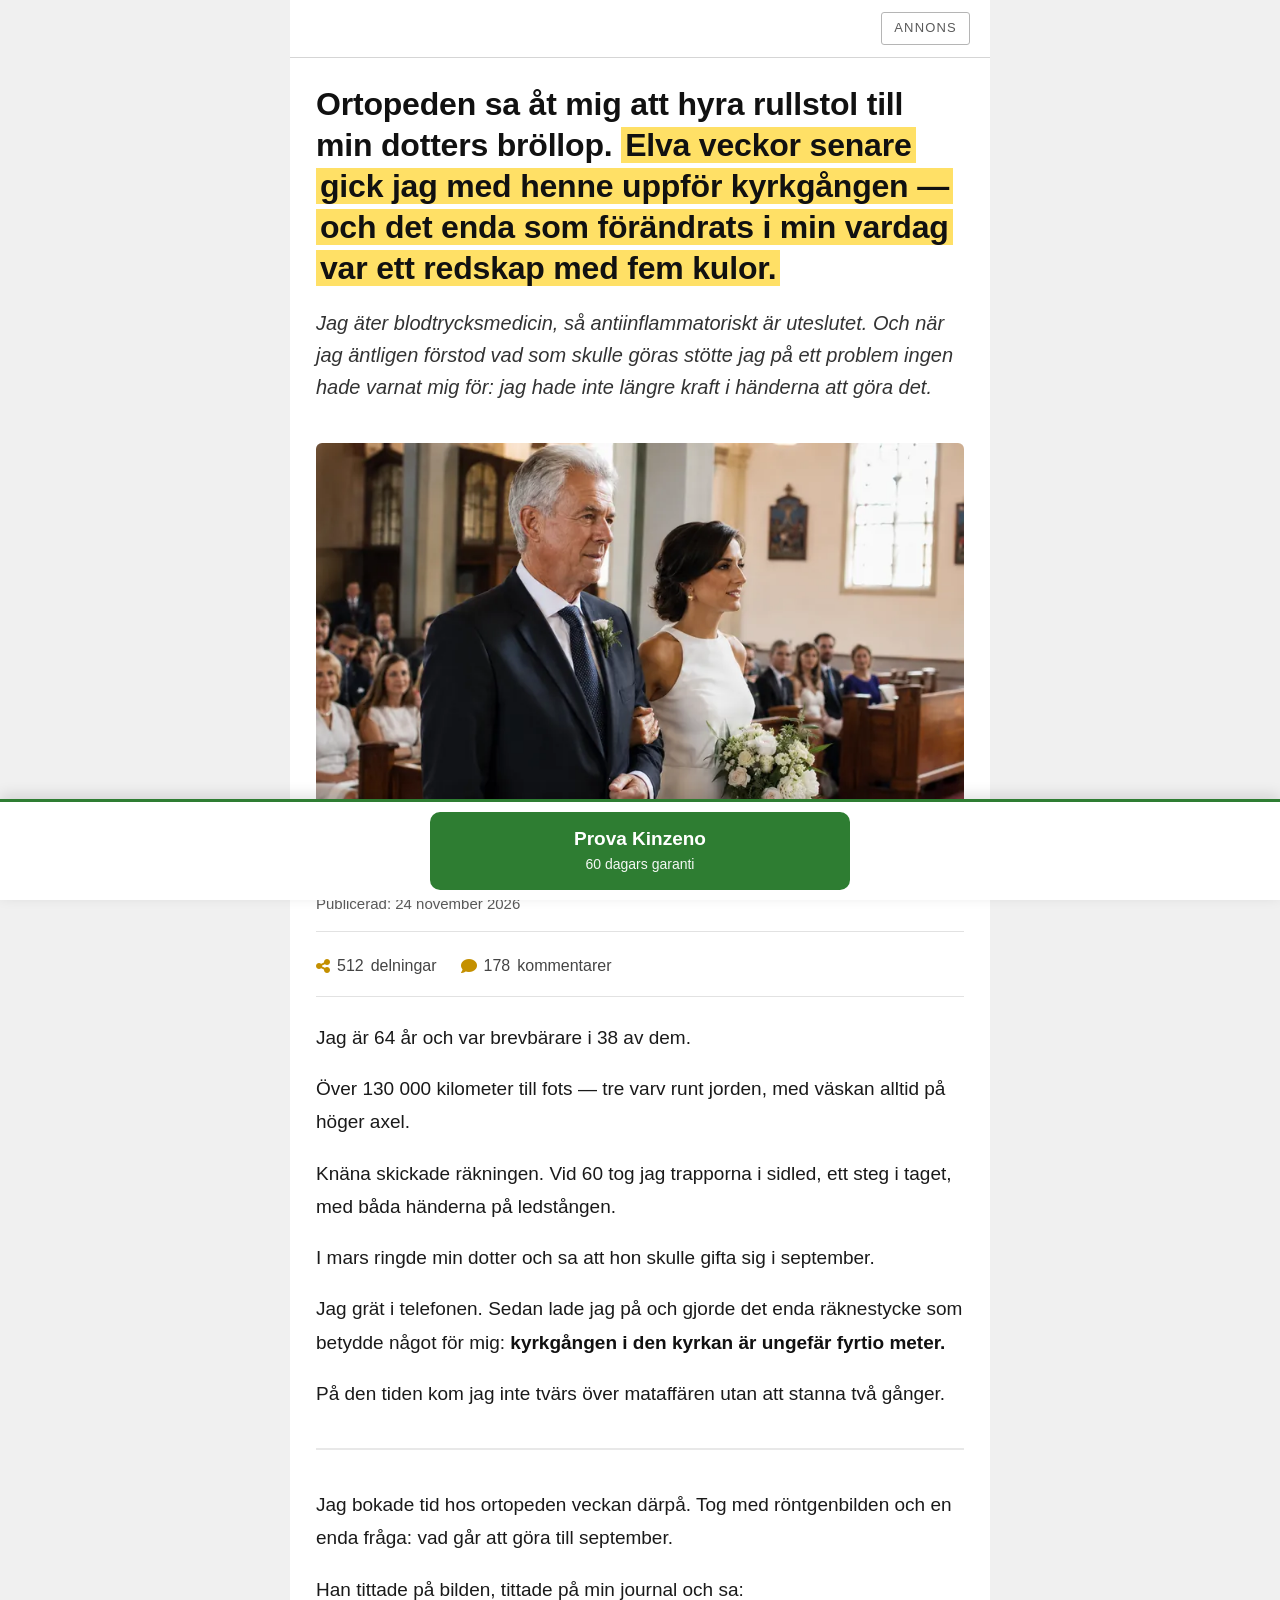
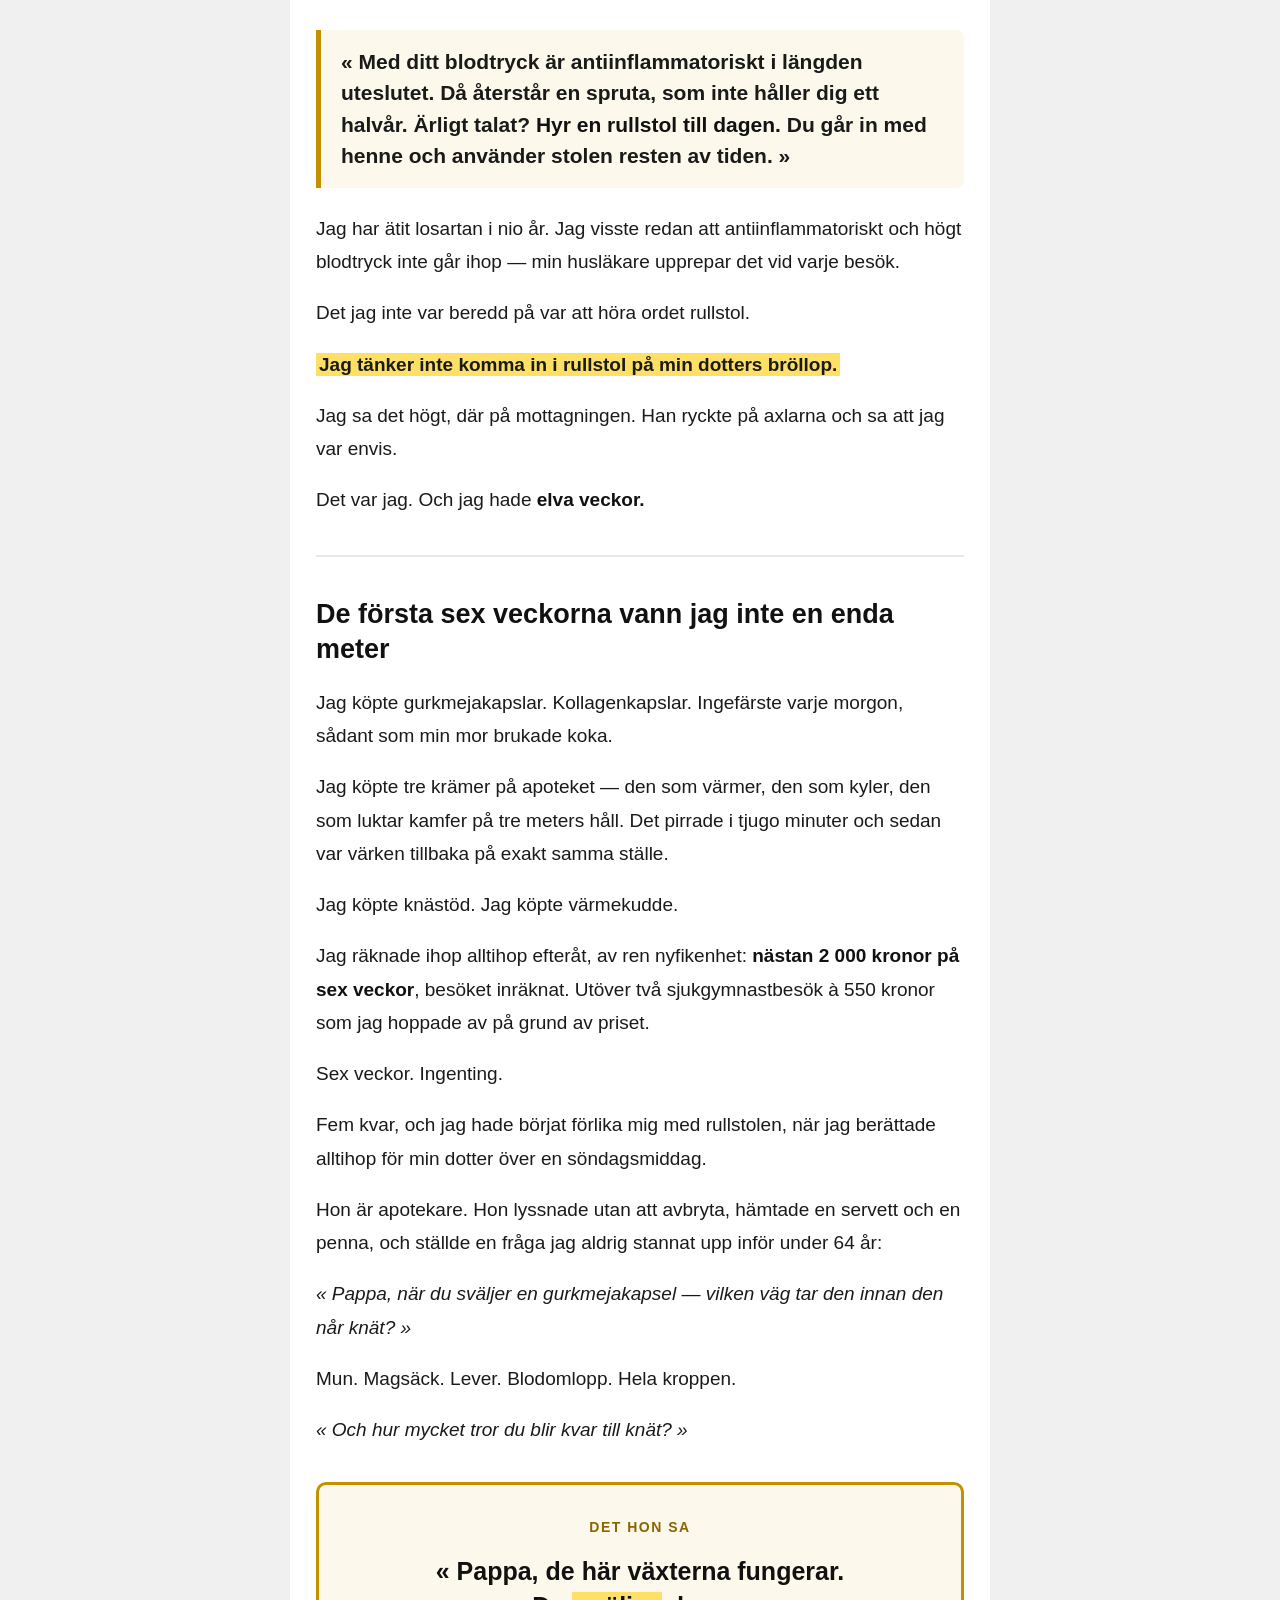
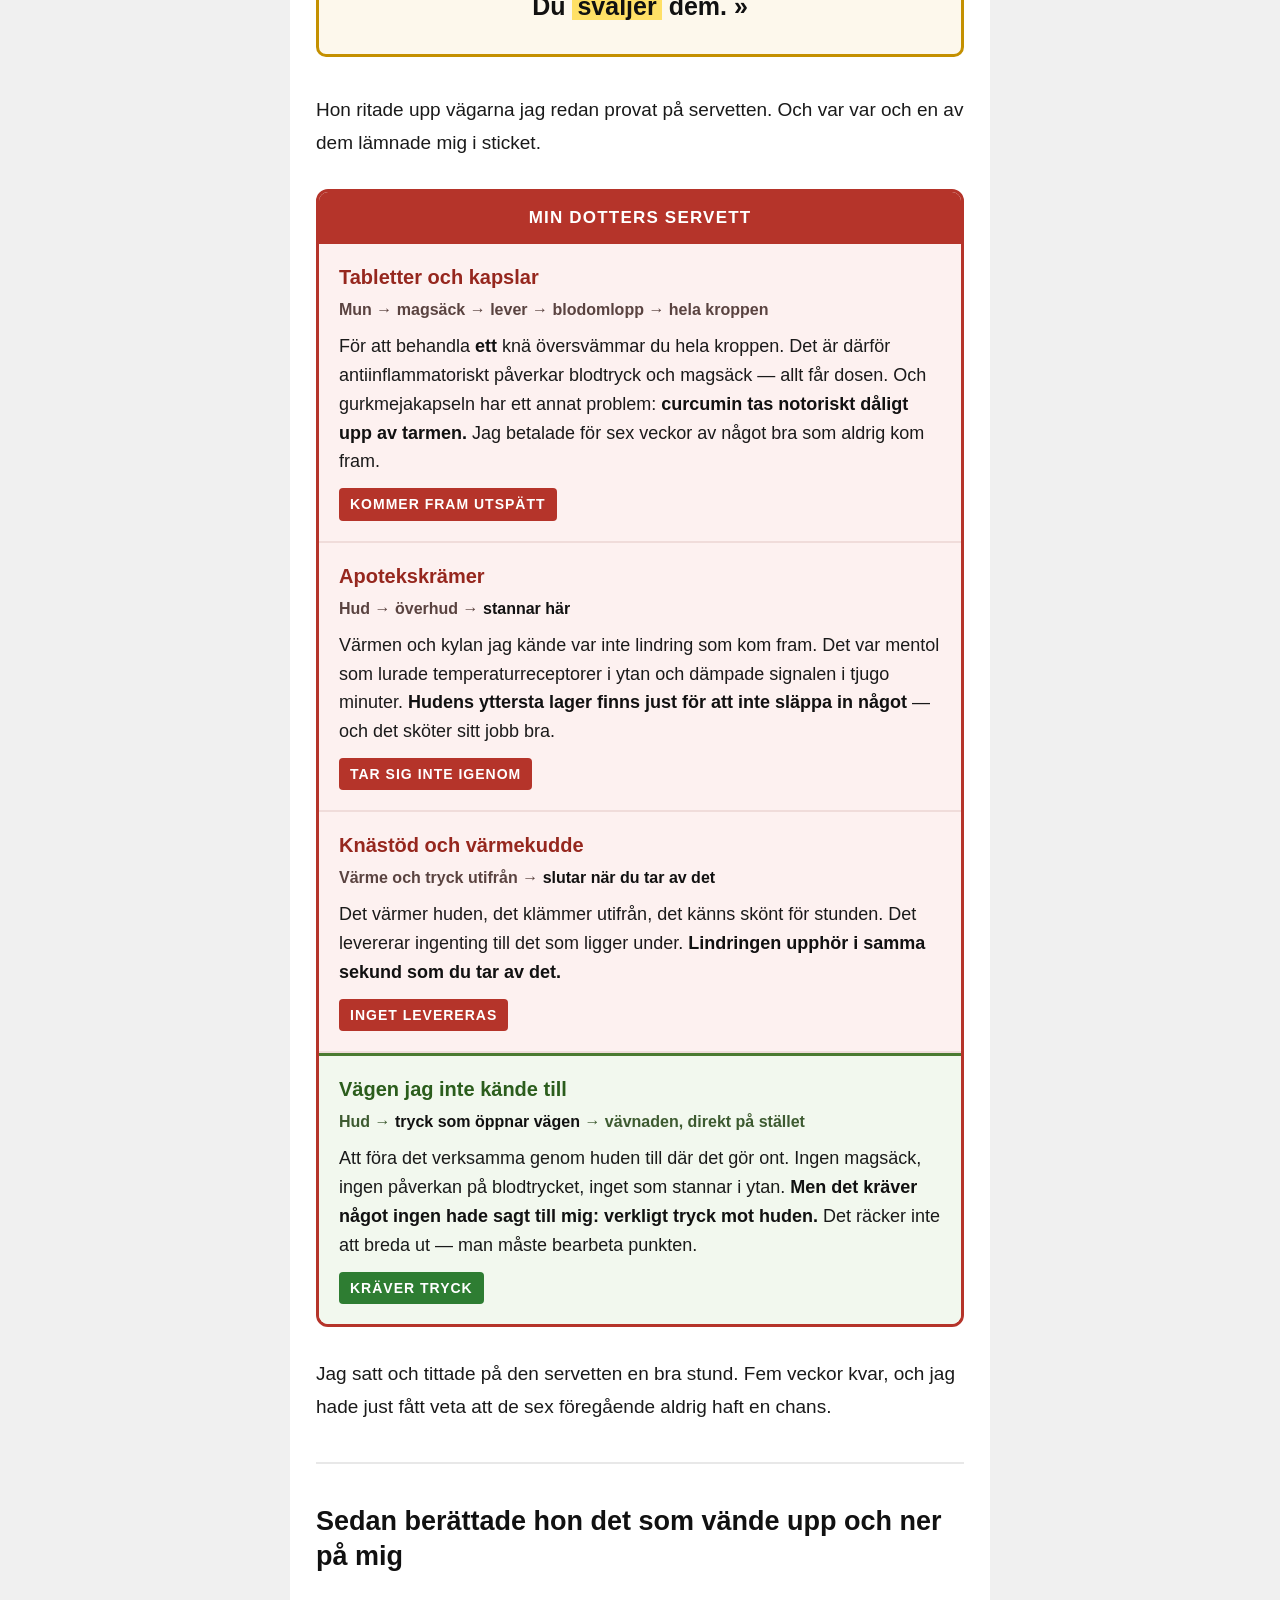
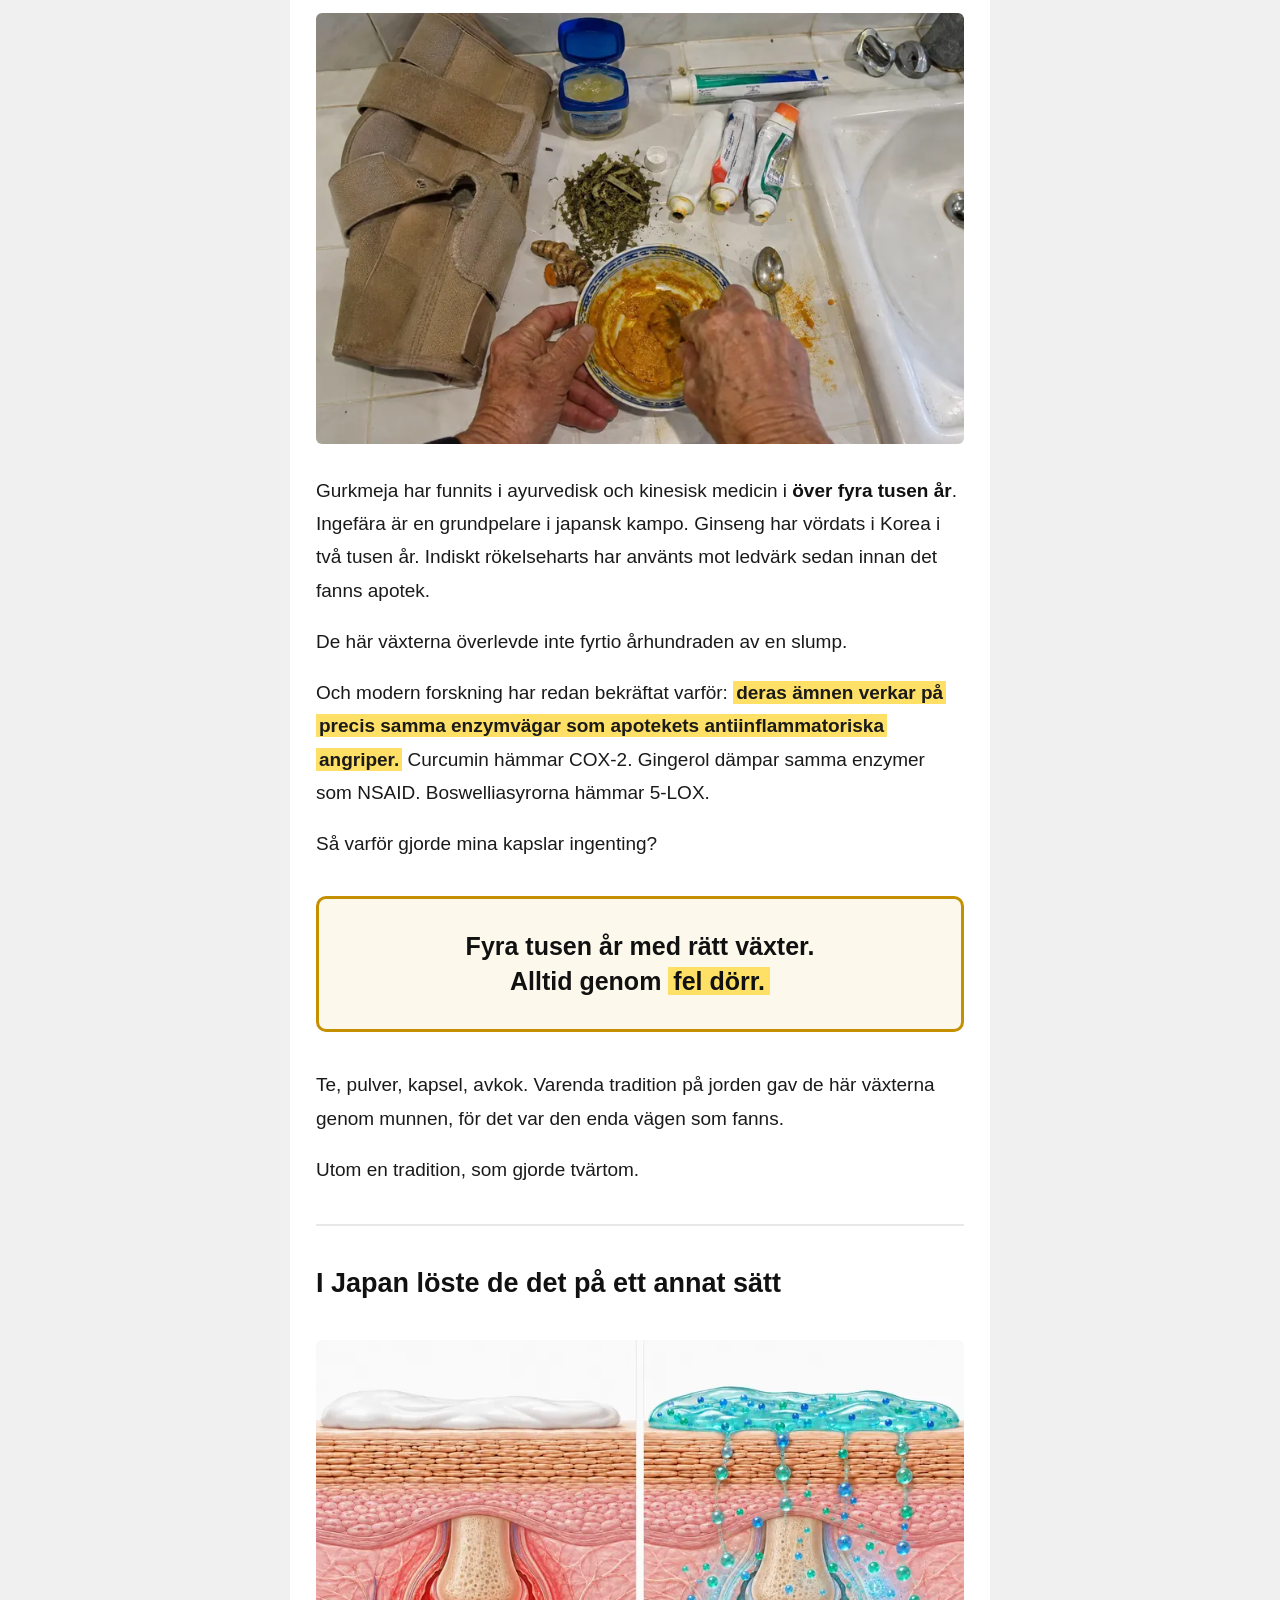
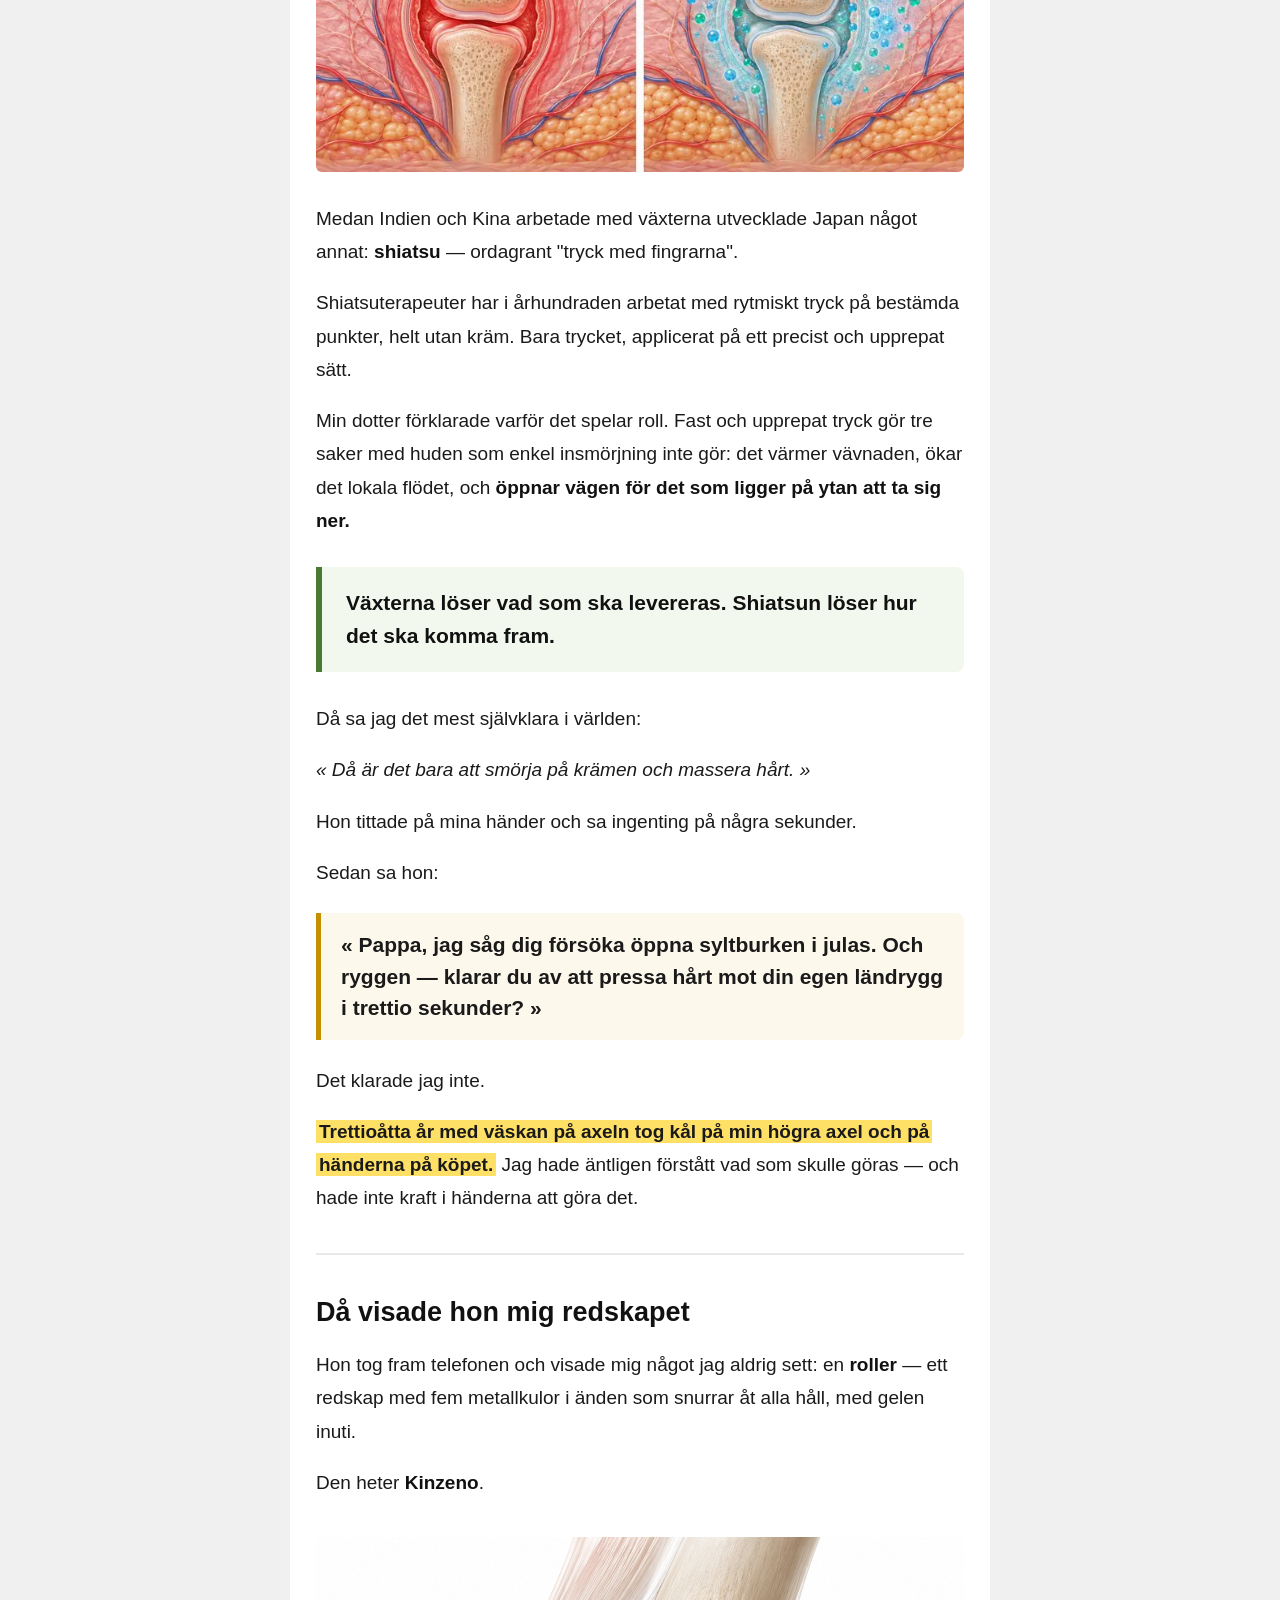
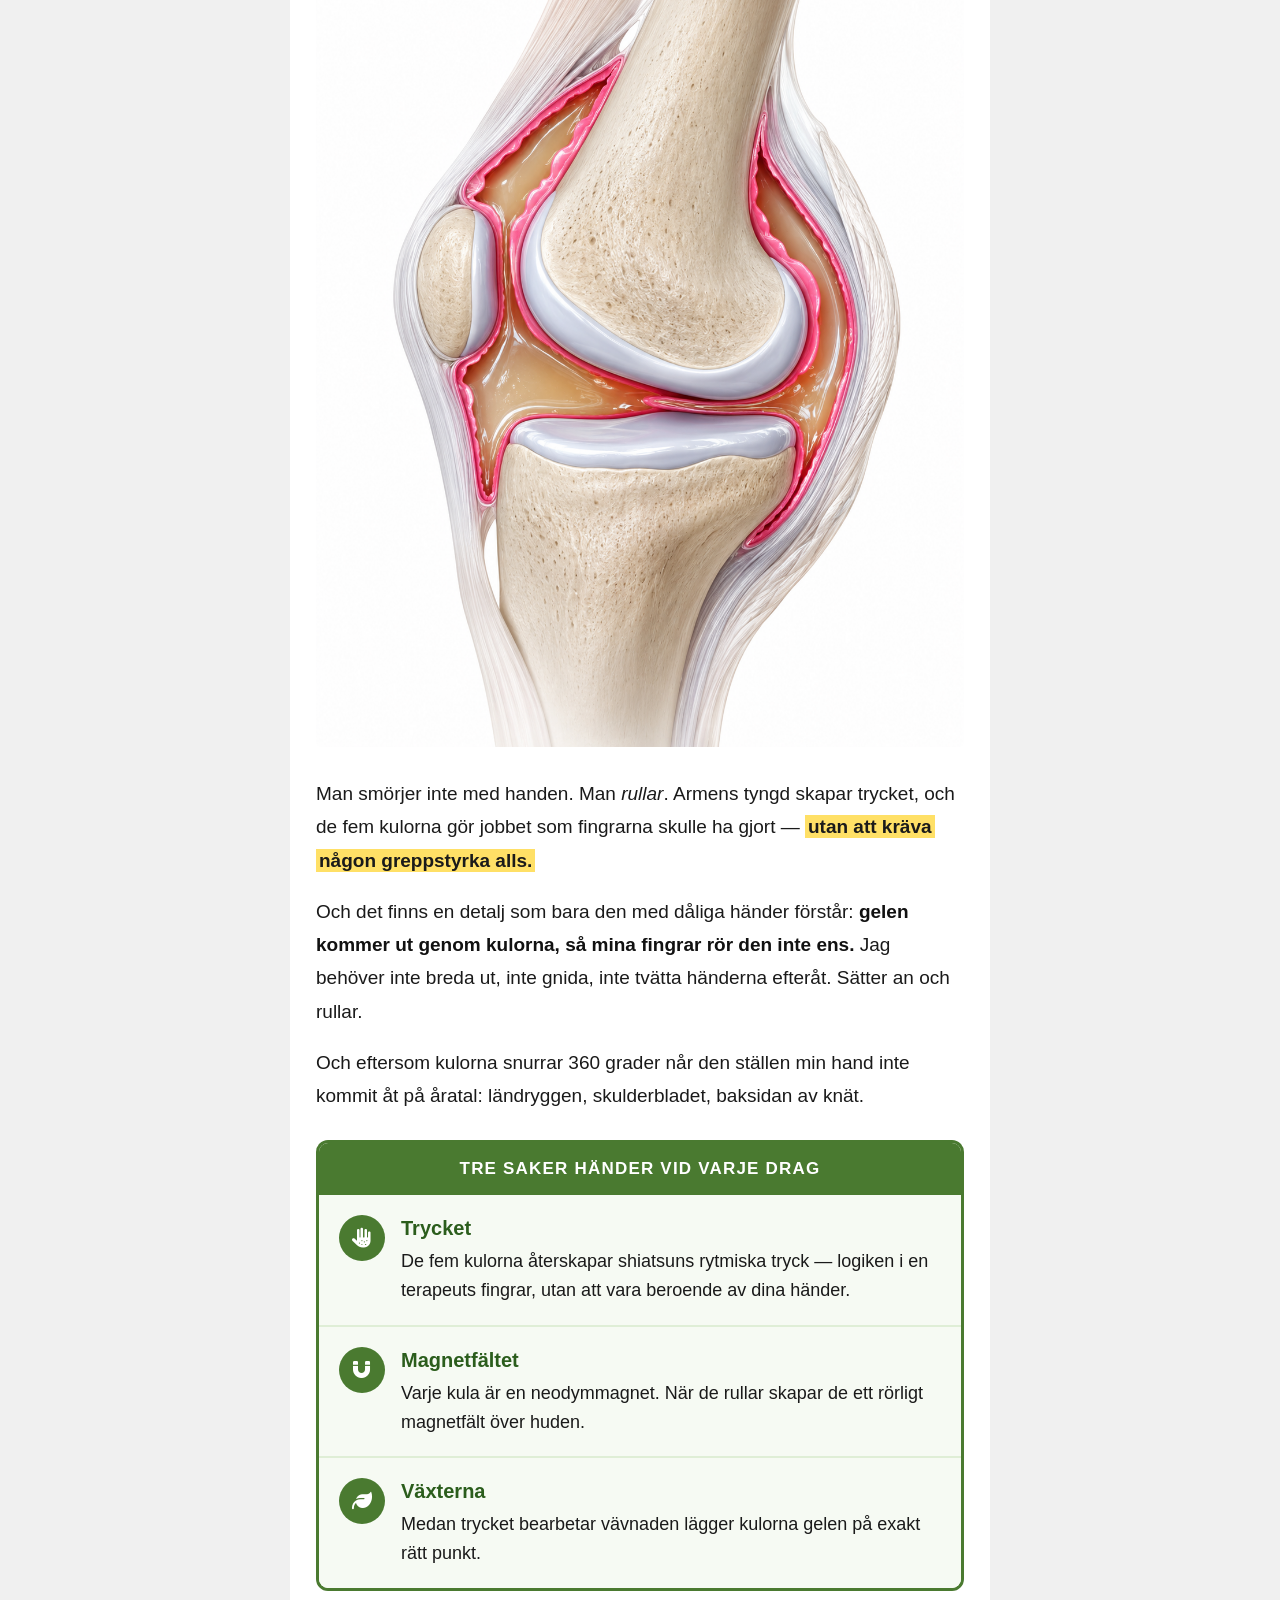
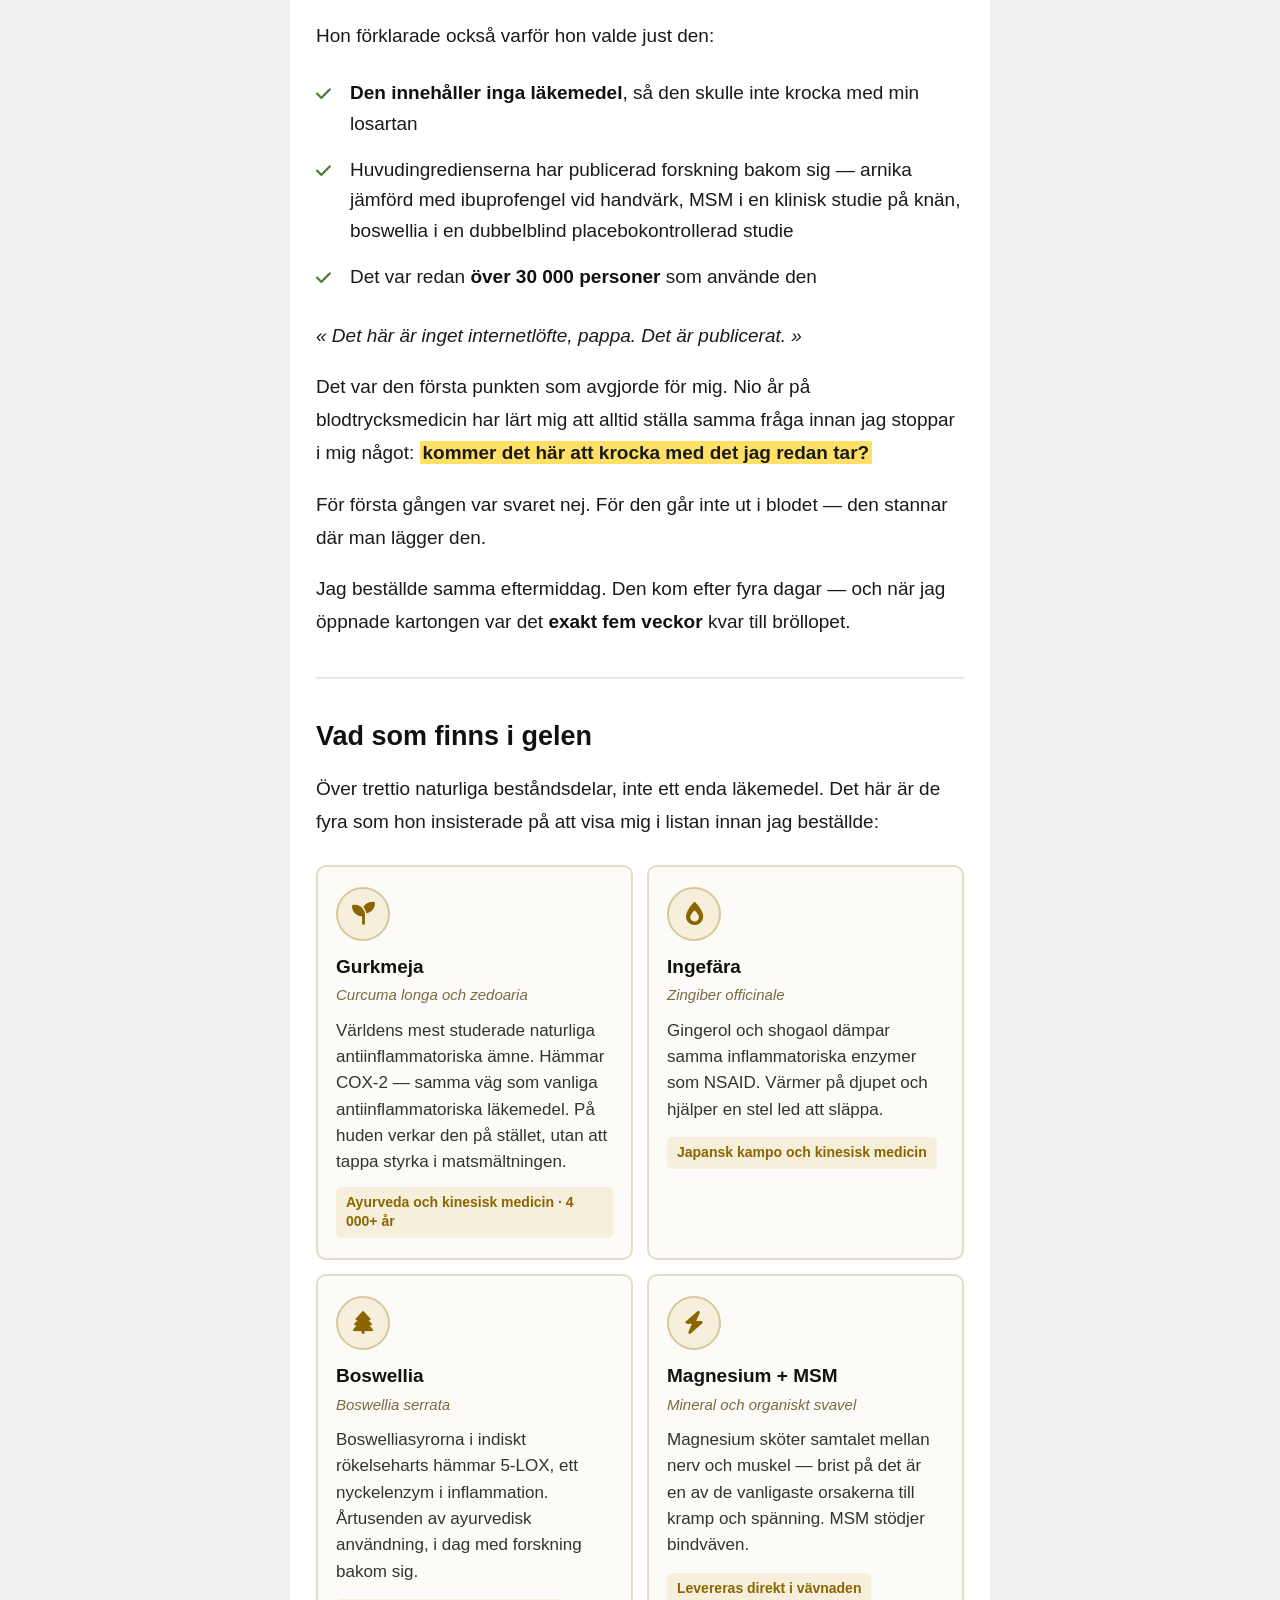
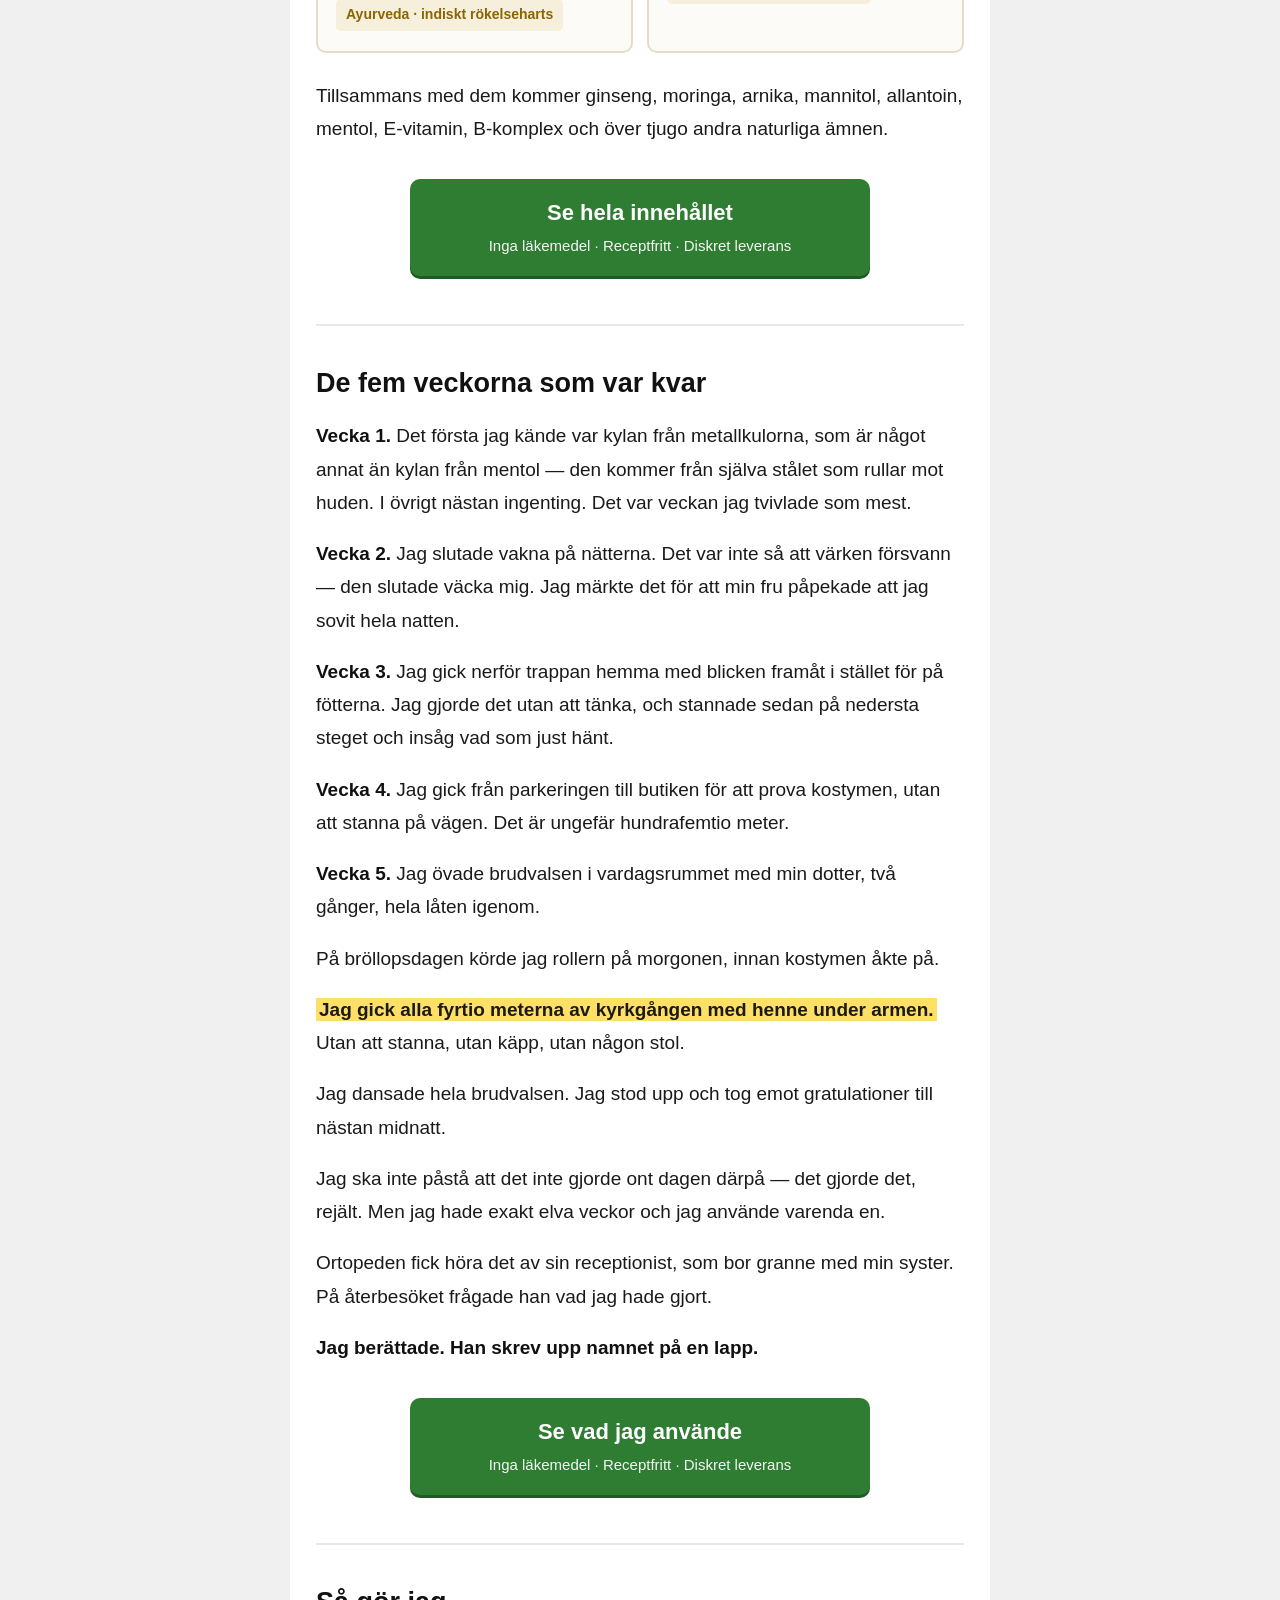
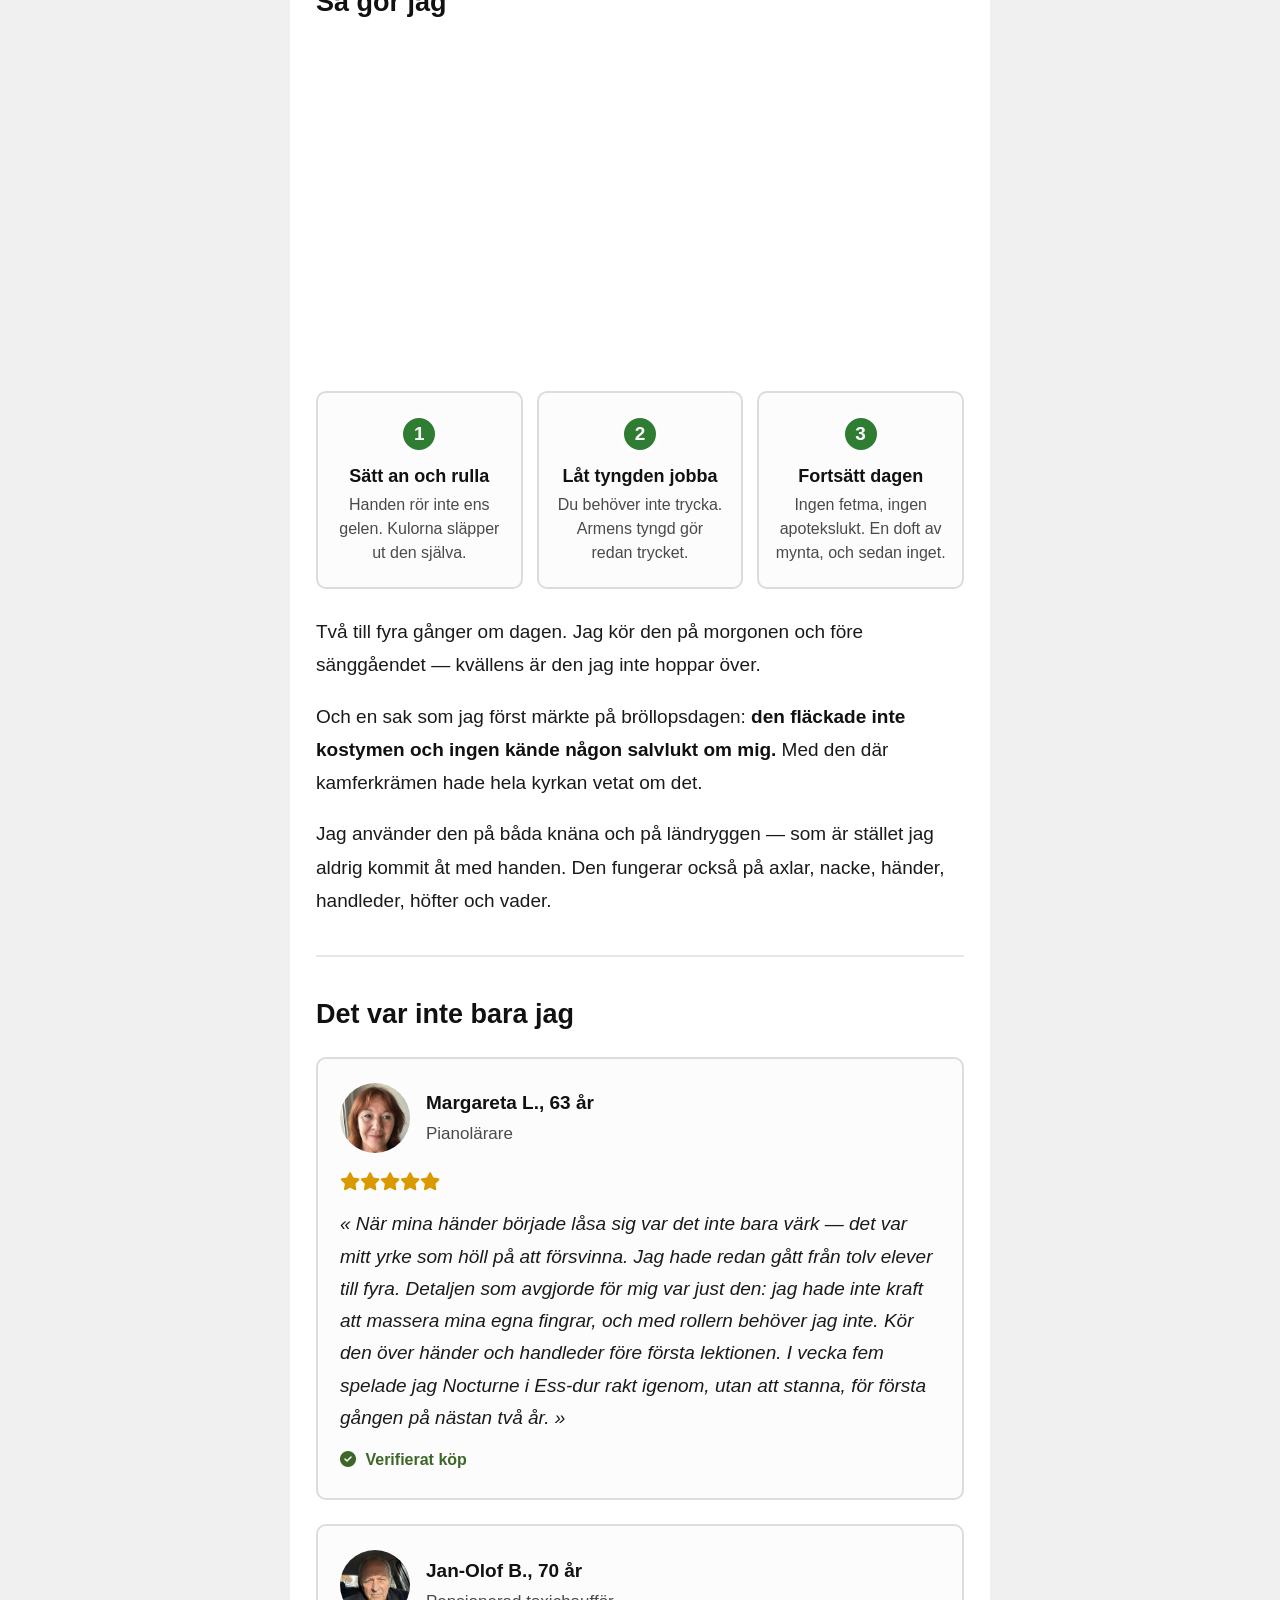
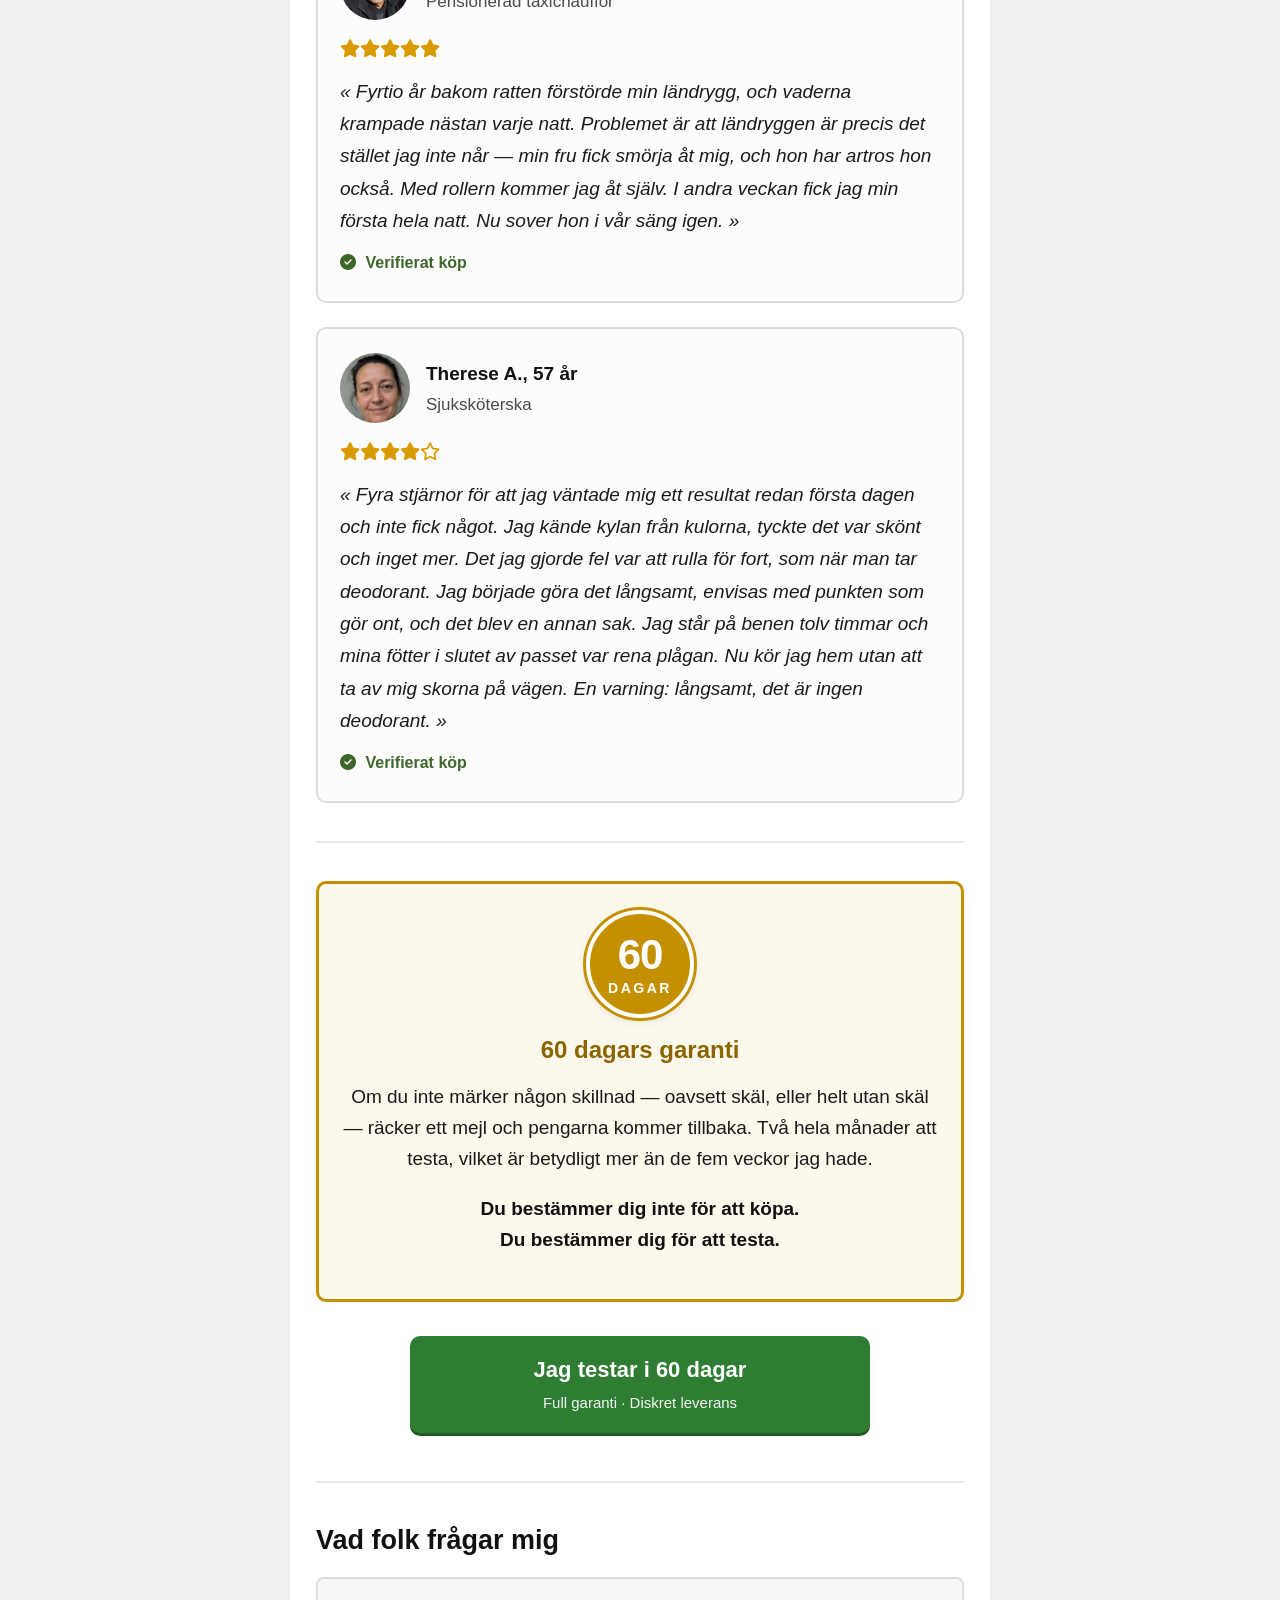
==== kin-se-wt/index.html @ 791018f8 "Kinzeno SE: pagina White para aprovacao (/kin-se-wt, sem scripts e sem links)" ====
<!DOCTYPE html>
<html lang="sv-SE">
<head>
  <meta charset="UTF-8">
  <meta name="viewport" content="width=device-width, initial-scale=1.0">
  <title>Advertorial - Kinzeno</title>
  <link rel="stylesheet" href="https://cdnjs.cloudflare.com/ajax/libs/font-awesome/6.5.1/css/all.min.css">
  <style>
    /* ═══════════════════════════════════════
       BASE — otimizado para leitura 55+ em mobile
       Regras: corpo ≥19px, contraste alto,
       nada de texto claro sobre fundo escuro.
    ═══════════════════════════════════════ */
    *, *::before, *::after { box-sizing: border-box; margin: 0; padding: 0; }

    body {
      font-family: 'Segoe UI', -apple-system, BlinkMacSystemFont, sans-serif;
      background: #f0f0f0;
      color: #1a1a1a;
      line-height: 1.75;
      font-size: 19px;
      -webkit-font-smoothing: antialiased;
      -webkit-text-size-adjust: 100%;
    }

    /* ═══════════════════════════════════════
       TOPBAR
    ═══════════════════════════════════════ */
    .msn-topbar {
      background: #fff;
      border-bottom: 1px solid #d5d5d5;
      display: flex;
      justify-content: flex-end;
      align-items: center;
      padding: 12px 20px;
      position: sticky;
      top: 0;
      z-index: 100;
    }

    .advertorial-tag {
      font-size: 13px;
      text-transform: uppercase;
      color: #5a5a5a;
      letter-spacing: 1.2px;
      border: 1px solid #b5b5b5;
      padding: 4px 12px;
      border-radius: 3px;
    }

    /* ═══════════════════════════════════════
       ARTICLE
    ═══════════════════════════════════════ */
    .page-wrap {
      max-width: 700px;
      margin: 0 auto;
      background: #fff;
      min-height: 100vh;
    }

    .article-body {
      padding: 26px 26px 40px;
    }

    h1 {
      font-size: 32px;
      line-height: 1.28;
      font-weight: 700;
      color: #111;
      margin-bottom: 18px;
      letter-spacing: -0.2px;
    }

    h1 .highlight {
      background: #ffe066;
      padding: 0 4px;
      box-decoration-break: clone;
      -webkit-box-decoration-break: clone;
    }

    .subtitle {
      font-size: 20px;
      color: #333;
      margin-bottom: 20px;
      line-height: 1.6;
      font-style: italic;
    }

    .article-meta {
      font-size: 15px;
      color: #5a5a5a;
      border-bottom: 1px solid #e2e2e2;
      padding-bottom: 14px;
      margin-bottom: 20px;
    }

    .social-proof-bar {
      display: flex;
      gap: 24px;
      font-size: 16px;
      color: #444;
      margin-bottom: 24px;
      padding-bottom: 16px;
      border-bottom: 1px solid #e2e2e2;
      flex-wrap: wrap;
    }

    .social-proof-bar span { display: flex; align-items: center; gap: 7px; }
    .social-proof-bar i { color: #c49000; }

    h2 {
      font-size: 27px;
      font-weight: 700;
      color: #111;
      margin: 40px 0 18px;
      line-height: 1.32;
    }

    h3 {
      font-size: 23px;
      font-weight: 600;
      color: #111;
      margin: 30px 0 14px;
      line-height: 1.35;
    }

    p { margin-bottom: 18px; }

    .article-img {
      width: 100%;
      height: auto;
      border-radius: 6px;
      margin: 20px 0;
    }

    .article-video {
      width: 100%;
      height: auto;
      border-radius: 6px;
      margin: 20px 0;
      display: block;
    }

    .article-img-caption {
      font-size: 15px;
      color: #5a5a5a;
      text-align: center;
      margin: -12px 0 20px;
      font-style: italic;
      line-height: 1.5;
    }

    .dual-caption {
      display: grid;
      grid-template-columns: 1fr 1fr;
      gap: 8px;
      margin: -12px 0 22px;
    }

    .dual-caption span {
      font-size: 15px;
      color: #5a5a5a;
      font-style: italic;
      text-align: center;
      line-height: 1.45;
    }

    strong { font-weight: 700; color: #111; }

    blockquote {
      border-left: 5px solid #c49000;
      padding: 16px 20px;
      margin: 24px 0;
      background: #fdf8ec;
      font-size: 21px;
      font-weight: 600;
      line-height: 1.5;
      color: #1a1a1a;
      border-radius: 0 8px 8px 0;
    }

    /* ═══════════════════════════════════════
       DESTAQUES — fundo claro, texto escuro,
       tipo grande. Poucos e espaçados.
    ═══════════════════════════════════════ */

    /* ── AS TRÊS CAMADAS DO ROLLER ── */
    .layer-stack {
      margin: 28px 0;
      border: 3px solid #4a7a30;
      border-radius: 12px;
      overflow: hidden;
    }

    .layer-stack .ls-head {
      background: #4a7a30;
      color: #fff;
      font-size: 17px;
      font-weight: 700;
      text-transform: uppercase;
      letter-spacing: 1.2px;
      padding: 14px 18px;
      text-align: center;
      line-height: 1.4;
    }

    .layer {
      display: flex;
      gap: 16px;
      align-items: flex-start;
      padding: 20px;
      background: #f6faf3;
      border-bottom: 2px solid #dfeed6;
    }

    .layer:last-child { border-bottom: none; }

    .layer .ly-n {
      width: 46px;
      height: 46px;
      border-radius: 50%;
      background: #4a7a30;
      color: #fff;
      font-size: 20px;
      display: flex;
      align-items: center;
      justify-content: center;
      flex-shrink: 0;
    }

    .layer .ly-name {
      font-size: 20px;
      font-weight: 800;
      color: #2b5d1c;
      margin-bottom: 6px;
      line-height: 1.3;
    }

    .layer .ly-txt {
      font-size: 18px;
      line-height: 1.6;
      color: #1a1a1a;
    }

    /* ── AVISO DE SEGURANÇA ── */
    .warn-box {
      margin: 26px 0;
      padding: 20px 22px;
      background: #fdf1f0;
      border: 3px solid #b5342a;
      border-radius: 10px;
    }

    .warn-box .wb-title {
      font-size: 18px;
      font-weight: 800;
      color: #96271e;
      margin-bottom: 10px;
      display: flex;
      align-items: center;
      gap: 10px;
      line-height: 1.35;
    }

    .warn-box p {
      font-size: 18px;
      line-height: 1.6;
      margin: 0;
    }

    /* ── HERANÇA BOTÂNICA ── */
    .herb-grid {
      display: grid;
      grid-template-columns: 1fr 1fr;
      gap: 14px;
      margin: 26px 0;
    }

    .herb {
      background: #fcfbf7;
      border: 2px solid #e4dcc8;
      border-radius: 10px;
      overflow: hidden;
    }

    .herb img { width: 100%; height: auto; display: block; }

    .herb .herb-body { padding: 20px 18px 20px; }

    .herb .herb-badge {
      width: 54px;
      height: 54px;
      border-radius: 50%;
      background: #f6efdc;
      border: 2px solid #d8c79b;
      color: #8a6500;
      font-size: 23px;
      display: flex;
      align-items: center;
      justify-content: center;
      margin-bottom: 14px;
    }

    .herb .herb-name {
      font-size: 19px;
      font-weight: 700;
      color: #111;
      line-height: 1.3;
      margin-bottom: 3px;
    }

    .herb .herb-latin {
      font-size: 15px;
      font-style: italic;
      color: #7a6a45;
      margin-bottom: 9px;
    }

    .herb .herb-txt {
      font-size: 17px;
      line-height: 1.55;
      color: #333;
      margin-bottom: 11px;
    }

    .herb .herb-origin {
      font-size: 14px;
      font-weight: 700;
      color: #8a6500;
      background: #f6efdc;
      border-radius: 5px;
      padding: 6px 10px;
      display: inline-block;
      line-height: 1.4;
    }

    @media (max-width: 560px) {
      .herb-grid { grid-template-columns: 1fr; }
    }

    /* ── IMAGEM DENTRO DO CARD DE ATIVO ── */
    .ing-img {
      width: 100%;
      height: auto;
      border-radius: 8px;
      margin: 0 0 16px;
      display: block;
    }

    /* ── PASSO A PASSO DA APLICAÇÃO ── */
    .step-grid {
      display: grid;
      grid-template-columns: repeat(3, 1fr);
      gap: 14px;
      margin: 26px 0;
    }

    .step-card {
      background: #fcfcfc;
      border: 2px solid #dcdcdc;
      border-radius: 10px;
      overflow: hidden;
      text-align: center;
    }

    .step-card img {
      width: 100%;
      height: auto;
      display: block;
    }

    .step-card .step-body { padding: 0 12px 16px; }

    .step-card .step-n {
      width: 38px;
      height: 38px;
      border-radius: 50%;
      background: #2e7d32;
      color: #fff;
      font-size: 19px;
      font-weight: 800;
      display: flex;
      align-items: center;
      justify-content: center;
      margin: -19px auto 10px;
      border: 3px solid #fff;
      position: relative;
    }


    .step-card.noimg .step-body { padding: 22px 16px; }

    .step-card.noimg .step-n {
      margin: 0 auto 12px;
      position: static;
    }

    .step-card .step-t {
      font-size: 18px;
      font-weight: 700;
      color: #111;
      margin-bottom: 5px;
      line-height: 1.3;
    }

    .step-card .step-d {
      font-size: 16px;
      color: #4a4a4a;
      line-height: 1.5;
    }

    /* 1. REFRAME — o pivô. Máx. 2 na página. */
    .reframe {
      margin: 36px 0;
      padding: 30px 26px;
      background: #fdf8ec;
      border: 3px solid #c49000;
      border-radius: 10px;
      text-align: center;
    }

    .reframe p {
      font-size: 25px;
      font-weight: 700;
      line-height: 1.4;
      margin: 0;
      color: #111;
    }

    .reframe em {
      font-style: normal;
      background: #ffe066;
      padding: 0 5px;
      box-decoration-break: clone;
      -webkit-box-decoration-break: clone;
    }

    .reframe .kicker {
      display: block;
      font-size: 14px;
      font-weight: 700;
      text-transform: uppercase;
      letter-spacing: 1.5px;
      color: #8a6500;
      margin-bottom: 14px;
    }

    /* 2. STAT — número que para o scroll. Máx. 2. */
    .stat-block {
      margin: 28px 0;
      padding: 24px;
      background: #fdf8ec;
      border: 3px solid #c49000;
      border-radius: 10px;
      text-align: center;
    }

    .stat-block .stat-num {
      font-size: 60px;
      font-weight: 800;
      color: #a87c00;
      line-height: 1;
      display: block;
      margin-bottom: 12px;
    }

    .stat-block .stat-txt {
      font-size: 19px;
      line-height: 1.6;
      color: #1a1a1a;
    }

    /* 3. CICLO — o mecanismo. 1 uso. */
    /* 3b. ROTAS — tópico vs cápsula vs remédio. 1 uso. */
    .route-box {
      margin: 30px 0;
      border: 3px solid #b5342a;
      border-radius: 12px;
      overflow: hidden;
    }

    .route-box .route-head {
      background: #b5342a;
      color: #fff;
      font-size: 17px;
      font-weight: 700;
      text-transform: uppercase;
      letter-spacing: 1.2px;
      padding: 14px 18px;
      text-align: center;
      line-height: 1.4;
    }

    .route {
      padding: 20px 20px;
      border-bottom: 2px solid #f0dcda;
      background: #fdf1f0;
    }

    .route:last-child { border-bottom: none; }

    .route.win { background: #f2f8ee; border-top: 3px solid #4a7a30; }

    .route .route-name {
      font-size: 20px;
      font-weight: 800;
      color: #96271e;
      margin-bottom: 8px;
      line-height: 1.3;
    }

    .route.win .route-name { color: #2b5d1c; }

    .route .route-path {
      font-size: 16px;
      color: #5a4340;
      margin-bottom: 10px;
      line-height: 1.5;
      font-weight: 600;
    }

    .route.win .route-path { color: #3d5a30; }

    .route .route-verdict {
      font-size: 18px;
      line-height: 1.6;
      color: #1a1a1a;
    }

    .route .route-tag {
      display: inline-block;
      font-size: 14px;
      font-weight: 700;
      text-transform: uppercase;
      letter-spacing: 1px;
      padding: 4px 11px;
      border-radius: 4px;
      margin-top: 12px;
      background: #b5342a;
      color: #fff;
    }

    .route.win .route-tag { background: #2e7d32; }

    .cycle-box {
      margin: 32px 0;
      padding: 24px 22px;
      background: #fdf1f0;
      border: 3px solid #b5342a;
      border-radius: 10px;
    }

    .cycle-box .cycle-title {
      font-size: 16px;
      font-weight: 700;
      text-transform: uppercase;
      letter-spacing: 1.2px;
      color: #96271e;
      margin-bottom: 18px;
      text-align: center;
      line-height: 1.4;
    }

    .cycle-step {
      display: flex;
      align-items: flex-start;
      gap: 14px;
      padding: 11px 0;
      font-size: 19px;
      line-height: 1.55;
      color: #1a1a1a;
    }

    .cycle-step .num {
      width: 34px;
      height: 34px;
      border-radius: 50%;
      background: #b5342a;
      color: #fff;
      font-size: 17px;
      font-weight: 700;
      display: flex;
      align-items: center;
      justify-content: center;
      flex-shrink: 0;
      margin-top: 2px;
    }

    .cycle-loop {
      margin-top: 18px;
      padding-top: 16px;
      border-top: 2px dashed #d9a09a;
      text-align: center;
      font-size: 19px;
      font-weight: 700;
      color: #96271e;
      line-height: 1.5;
    }

    /* 4. KEY-LINE — frase de peso. */
    .key-line {
      margin: 30px 0;
      padding: 20px 24px;
      border-left: 6px solid #4a7a30;
      background: #f2f8ee;
      font-size: 21px;
      font-weight: 600;
      line-height: 1.55;
      color: #111;
      border-radius: 0 8px 8px 0;
    }

    /* 5. MARK — marcador sólido. Uso escasso. */
    .mark {
      background: #ffe066;
      font-weight: 600;
      padding: 1px 3px;
      box-decoration-break: clone;
      -webkit-box-decoration-break: clone;
    }

    /* ═══════════════════════════════════════
       DOCTOR CARD
    ═══════════════════════════════════════ */
    .doctor-card {
      margin: 34px 0;
      padding: 28px 24px;
      background: #f7f8fc;
      border: 1px solid #e6e8f2;
      border-radius: 12px;
    }

    .doctor-card .doctor-intro {
      font-size: 23px;
      font-weight: 700;
      color: #111;
      line-height: 1.4;
      margin: 0 0 22px;
    }

    .doctor-card .photo-ring {
      width: 210px;
      height: 210px;
      margin: 0 auto 20px;
      border-radius: 50%;
      border: 3px dashed #c49000;
      padding: 9px;
      display: flex;
      align-items: center;
      justify-content: center;
    }

    .doctor-card .photo-ring img {
      width: 100%;
      height: 100%;
      border-radius: 50%;
      object-fit: cover;
      display: block;
    }

    .doctor-card .name {
      font-size: 20px;
      font-weight: 700;
      color: #111;
      margin: 0;
      text-align: center;
    }

    .doctor-card .title {
      font-size: 17px;
      color: #4a4a4a;
      margin: 0;
      text-align: center;
    }

    /* ═══════════════════════════════════════
       INGREDIENT CARDS
    ═══════════════════════════════════════ */
    .ingredient-card {
      border: 2px solid #dcdcdc;
      border-radius: 10px;
      padding: 24px 22px;
      margin: 24px 0;
      background: #fcfcfc;
    }

    .ingredient-card .icon-circle {
      width: 60px;
      height: 60px;
      border-radius: 50%;
      display: flex;
      align-items: center;
      justify-content: center;
      margin-bottom: 14px;
      font-size: 26px;
      color: #fff;
    }

    .icon-curcuma { background: #b8860b; }
    .icon-greentea { background: #4a7a30; }
    .icon-piperine { background: #2b2b2b; }

    .ingredient-card h4 {
      font-size: 23px;
      font-weight: 700;
      margin-bottom: 8px;
      color: #111;
      line-height: 1.35;
    }

    .ingredient-card .study-tag {
      display: inline-block;
      font-size: 14px;
      text-transform: uppercase;
      letter-spacing: 0.8px;
      font-weight: 700;
      color: #fff;
      background: #4a7a30;
      padding: 4px 11px;
      border-radius: 4px;
      margin-bottom: 12px;
    }

    .check-list {
      list-style: none;
      margin: 18px 0;
    }

    .check-list li {
      padding: 8px 0 8px 34px;
      position: relative;
      font-size: 19px;
      line-height: 1.6;
    }

    .check-list li::before {
      content: '\f00c';
      font-family: 'Font Awesome 6 Free';
      font-weight: 900;
      color: #4a7a30;
      position: absolute;
      left: 0;
      top: 10px;
      font-size: 17px;
    }

    /* ═══════════════════════════════════════
       TESTIMONIALS
    ═══════════════════════════════════════ */
    .testimonial {
      border: 2px solid #dcdcdc;
      border-radius: 10px;
      padding: 24px 22px;
      margin: 24px 0;
      background: #fcfcfc;
    }

    .testimonial-header {
      display: flex;
      align-items: center;
      gap: 16px;
      margin-bottom: 14px;
    }

    .testimonial-header img {
      width: 70px;
      height: 70px;
      border-radius: 50%;
      object-fit: cover;
      flex-shrink: 0;
    }

    .testimonial-header .info .name {
      font-weight: 700;
      font-size: 19px;
      color: #111;
      margin: 0;
    }

    .testimonial-header .info .meta {
      font-size: 17px;
      color: #4a4a4a;
      margin: 0;
    }

    .stars {
      color: #d99a00;
      font-size: 18px;
      margin-bottom: 10px;
    }

    .testimonial-text {
      font-size: 19px;
      line-height: 1.7;
      color: #1a1a1a;
      font-style: italic;
      margin: 0;
    }

    .verified {
      font-size: 16px;
      color: #3d6628;
      margin: 12px 0 0;
      font-weight: 600;
    }

    .verified i { margin-right: 5px; }

    /* ═══════════════════════════════════════
       CTA
    ═══════════════════════════════════════ */
    .cta-wrap {
      text-align: center;
      margin: 34px 0;
    }

    .cta-btn {
      display: inline-block;
      background: #2e7d32;
      color: #fff;
      font-size: 22px;
      font-weight: 700;
      padding: 20px 32px;
      border-radius: 10px;
      text-decoration: none;
      text-align: center;
      position: relative;
      overflow: hidden;
      transition: background 0.2s;
      width: 100%;
      max-width: 460px;
      line-height: 1.3;
      box-shadow: 0 3px 0 #1f5c24;
    }

    .cta-btn:hover, .cta-btn:focus { background: #256428; }
    .cta-btn:focus-visible { outline: 4px solid #111; outline-offset: 3px; }

    .cta-btn .sub {
      display: block;
      font-size: 15px;
      font-weight: 500;
      opacity: 0.95;
      margin-top: 7px;
      line-height: 1.4;
    }

    .cta-btn::after {
      content: '';
      position: absolute;
      top: 0; left: -100%;
      width: 100%; height: 100%;
      background: linear-gradient(90deg, transparent, rgba(255,255,255,0.22), transparent);
      animation: shine 3.5s infinite;
    }

    @keyframes shine {
      0% { left: -100%; }
      50%, 100% { left: 100%; }
    }

    /* ═══════════════════════════════════════
       GUARANTEE
    ═══════════════════════════════════════ */
    .guarantee-box {
      border: 3px solid #c49000;
      border-radius: 10px;
      padding: 26px 22px;
      margin: 32px 0;
      background: #fdf8ec;
      text-align: center;
    }

    .guarantee-box .seal-css {
      width: 108px;
      height: 108px;
      margin: 0 auto 16px;
      border-radius: 50%;
      background: #c49000;
      border: 4px solid #fff;
      box-shadow: 0 0 0 3px #c49000, 0 2px 8px rgba(0,0,0,.15);
      display: flex;
      flex-direction: column;
      align-items: center;
      justify-content: center;
      color: #fff;
      line-height: 1;
    }

    .guarantee-box .seal-num {
      font-size: 42px;
      font-weight: 800;
      letter-spacing: -1px;
    }

    .guarantee-box .seal-label {
      font-size: 14px;
      font-weight: 700;
      letter-spacing: 2.5px;
      margin-top: 5px;
      text-transform: uppercase;
    }

    .guarantee-box h4 {
      font-size: 24px;
      font-weight: 700;
      color: #8a6500;
      margin-bottom: 14px;
      line-height: 1.35;
    }

    .guarantee-box p {
      font-size: 19px;
      color: #1a1a1a;
      line-height: 1.65;
    }

    /* ═══════════════════════════════════════
       FAQ
    ═══════════════════════════════════════ */
    .faq-item {
      border: 2px solid #dcdcdc;
      border-radius: 8px;
      margin: 12px 0;
      overflow: hidden;
    }

    .faq-question {
      padding: 18px 20px;
      font-weight: 700;
      font-size: 19px;
      cursor: pointer;
      display: flex;
      justify-content: space-between;
      align-items: center;
      gap: 14px;
      background: #f7f7f7;
      color: #111;
      line-height: 1.45;
      transition: background 0.2s;
    }

    .faq-question:hover { background: #ededed; }

    .faq-answer {
      padding: 0 20px;
      max-height: 0;
      overflow: hidden;
      transition: max-height 0.3s ease, padding 0.3s ease;
      font-size: 19px;
      color: #1a1a1a;
      line-height: 1.7;
    }

    .faq-item.open .faq-answer {
      max-height: 900px;
      padding: 18px 20px;
    }

    .faq-item.open .faq-chevron { transform: rotate(180deg); }

    .faq-chevron { transition: transform 0.3s; flex-shrink: 0; font-size: 17px; }

    /* ═══════════════════════════════════════
       FLOATING BAR
    ═══════════════════════════════════════ */
    .floating-bar {
      position: fixed;
      bottom: 0;
      left: 0;
      right: 0;
      background: #fff;
      border-top: 3px solid #2e7d32;
      padding: 10px 14px;
      z-index: 200;
      display: flex;
      justify-content: center;
      box-shadow: 0 -4px 14px rgba(0,0,0,0.12);
    }

    .floating-bar .cta-btn {
      font-size: 19px;
      padding: 15px 22px;
      max-width: 420px;
      box-shadow: none;
    }

    .floating-bar .cta-btn .sub { font-size: 14px; margin-top: 4px; }

    /* ═══════════════════════════════════════
       COMPARISON TABLE
    ═══════════════════════════════════════ */
    .comparison-table {
      width: 100%;
      border-collapse: collapse;
      margin: 24px 0;
      font-size: 17px;
    }

    .comparison-table th {
      background: #ededed;
      padding: 12px 10px;
      text-align: left;
      font-weight: 700;
      font-size: 15px;
      text-transform: uppercase;
      letter-spacing: 0.4px;
      color: #333;
      line-height: 1.35;
    }

    .comparison-table td {
      padding: 13px 10px;
      border-bottom: 1px solid #e2e2e2;
      line-height: 1.45;
      vertical-align: top;
    }

    .comparison-table .fail { color: #a82c22; font-weight: 600; }
    .comparison-table .pass { color: #2e7d32; font-weight: 600; }

    /* ═══════════════════════════════════════
       INFO BOX
    ═══════════════════════════════════════ */
    .info-box {
      background: #eef5fc;
      border-left: 6px solid #2670b0;
      padding: 20px 22px;
      margin: 26px 0;
      border-radius: 0 8px 8px 0;
      font-size: 19px;
      line-height: 1.65;
    }

    .info-box p:last-child { margin-bottom: 0; }

    .warn-box {
      background: #fdf8ec;
      border-left: 6px solid #c49000;
      padding: 20px 22px;
      margin: 26px 0;
      border-radius: 0 8px 8px 0;
      font-size: 19px;
      line-height: 1.65;
    }

    .warn-box p:last-child { margin-bottom: 0; }

    .divider {
      border: none;
      border-top: 2px solid #e8e8e8;
      margin: 38px 0;
    }

    /* ═══════════════════════════════════════
       FOOTER
    ═══════════════════════════════════════ */
    .footer {
      background: #222;
      color: rgba(255,255,255,0.82);
      padding: 30px 24px 120px;
      font-size: 15px;
      line-height: 1.7;
    }

    .footer-brand {
      font-size: 20px;
      font-weight: 700;
      color: #fff;
      margin-bottom: 18px;
    }

    .affiliate-notice {
      background: rgba(255,255,255,0.1);
      border: 1px solid rgba(255,255,255,0.22);
      padding: 15px 16px;
      border-radius: 6px;
      margin-bottom: 18px;
      font-size: 15px;
      color: rgba(255,255,255,0.88);
      line-height: 1.65;
    }

    .disclaimer-toggle {
      display: flex;
      justify-content: space-between;
      align-items: center;
      gap: 12px;
      padding: 15px 0;
      border-bottom: 1px solid rgba(255,255,255,0.18);
      cursor: pointer;
      font-size: 16px;
      color: rgba(255,255,255,0.92);
      font-weight: 600;
      line-height: 1.4;
    }

    .disclaimer-toggle:hover { color: #fff; }

    .footer-disclaimer {
      font-size: 14px;
      color: rgba(255,255,255,0.75);
      line-height: 1.75;
      padding: 14px 0;
    }

    .sumir {
      max-height: 0;
      overflow: hidden;
      transition: max-height 0.4s ease, padding 0.3s ease;
      padding: 0;
    }

    .chevron { transition: transform 0.3s; font-size: 14px; flex-shrink: 0; }

    /* ═══════════════════════════════════════
       MOBILE — tipo NÃO diminui, só o padding
    ═══════════════════════════════════════ */
    @media (max-width: 560px) {
      body { font-size: 19px; }
      .article-body { padding: 22px 18px 38px; }
      h1 { font-size: 28px; }
      h2 { font-size: 24px; margin: 34px 0 16px; }
      h3 { font-size: 21px; }
      .subtitle { font-size: 19px; }
      .reframe { padding: 24px 18px; }
      .step-grid { grid-template-columns: 1fr; gap: 16px; }
      .reframe p { font-size: 22px; }
      .stat-block { padding: 20px 16px; }
      .stat-block .stat-num { font-size: 52px; }
      .key-line { font-size: 19px; padding: 18px 18px; }
      .cta-btn { font-size: 20px; padding: 18px 20px; }
      .comparison-table { font-size: 16px; }
      .comparison-table th { font-size: 14px; padding: 10px 7px; }
      .comparison-table td { padding: 11px 7px; }
      .doctor-card { padding: 24px 18px; }
      .doctor-card .doctor-intro { font-size: 21px; }
      .doctor-card .photo-ring { width: 180px; height: 180px; }
      .footer { padding: 26px 18px 120px; }
    }

    @media (prefers-reduced-motion: reduce) {
      .cta-btn::after { animation: none; }
      * { transition-duration: 0.01ms !important; }
    }
  </style>
</head>
<body>

<div class="page-wrap">

  <div class="msn-topbar">
    <div class="advertorial-tag">Annons</div>
  </div>

  <div class="article-body">

    <h1>Ortopeden sa åt mig att hyra rullstol till min dotters bröllop. <span class="highlight">Elva veckor senare gick jag med henne uppför kyrkgången — och det enda som förändrats i min vardag var ett redskap med fem kulor.</span></h1>

    <p class="subtitle">Jag äter blodtrycksmedicin, så antiinflammatoriskt är uteslutet. Och när jag äntligen förstod vad som skulle göras stötte jag på ett problem ingen hade varnat mig för: jag hade inte längre kraft i händerna att göra det.</p>

    <img src="index_files/1.webp" alt="Far som följer sin dotter uppför kyrkgången" class="article-img">

    <div class="article-meta">
      <span>Publicerad: <span id="dynamic-date">24 november 2026</span></span>
    </div>

    <div class="social-proof-bar">
      <span><i class="fas fa-share-alt"></i> <span id="shares-count">512</span> delningar</span>
      <span><i class="fas fa-comment"></i> <span id="comments-count">178</span> kommentarer</span>
    </div>

    <p>Jag är 64 år och var brevbärare i 38 av dem.</p>

    <p>Över 130 000 kilometer till fots — tre varv runt jorden, med väskan alltid på höger axel.</p>

    <p>Knäna skickade räkningen. Vid 60 tog jag trapporna i sidled, ett steg i taget, med båda händerna på ledstången.</p>

    <p>I mars ringde min dotter och sa att hon skulle gifta sig i september.</p>

    <p>Jag grät i telefonen. Sedan lade jag på och gjorde det enda räknestycke som betydde något för mig: <strong>kyrkgången i den kyrkan är ungefär fyrtio meter.</strong></p>

    <p>På den tiden kom jag inte tvärs över mataffären utan att stanna två gånger.</p>

    <hr class="divider">

    <p>Jag bokade tid hos ortopeden veckan därpå. Tog med röntgenbilden och en enda fråga: vad går att göra till september.</p>

    <p>Han tittade på bilden, tittade på min journal och sa:</p>

    <blockquote>«&nbsp;Med ditt blodtryck är antiinflammatoriskt i längden uteslutet. Då återstår en spruta, som inte håller dig ett halvår. Ärligt talat? <strong>Hyr en rullstol till dagen.</strong> Du går in med henne och använder stolen resten av tiden.&nbsp;»</blockquote>

    <p>Jag har ätit losartan i nio år. Jag visste redan att antiinflammatoriskt och högt blodtryck inte går ihop — min husläkare upprepar det vid varje besök.</p>

    <p>Det jag inte var beredd på var att höra ordet rullstol.</p>

    <p><span class="mark">Jag tänker inte komma in i rullstol på min dotters bröllop.</span></p>

    <p>Jag sa det högt, där på mottagningen. Han ryckte på axlarna och sa att jag var envis.</p>

    <p>Det var jag. Och jag hade <strong>elva veckor.</strong></p>

    <hr class="divider">

    <h2>De första sex veckorna vann jag inte en enda meter</h2>

    <p>Jag köpte gurkmejakapslar. Kollagenkapslar. Ingefärste varje morgon, sådant som min mor brukade koka.</p>

    <p>Jag köpte tre krämer på apoteket — den som värmer, den som kyler, den som luktar kamfer på tre meters håll. Det pirrade i tjugo minuter och sedan var värken tillbaka på exakt samma ställe.</p>

    <p>Jag köpte knästöd. Jag köpte värmekudde.</p>

    <p>Jag räknade ihop alltihop efteråt, av ren nyfikenhet: <strong>nästan 2 000 kronor på sex veckor</strong>, besöket inräknat. Utöver två sjukgymnastbesök à 550 kronor som jag hoppade av på grund av priset.</p>

    <p>Sex veckor. Ingenting.</p>

    <p>Fem kvar, och jag hade börjat förlika mig med rullstolen, när jag berättade alltihop för min dotter över en söndagsmiddag.</p>

    <p>Hon är apotekare. Hon lyssnade utan att avbryta, hämtade en servett och en penna, och ställde en fråga jag aldrig stannat upp inför under 64 år:</p>

    <p><em>«&nbsp;Pappa, när du sväljer en gurkmejakapsel — vilken väg tar den innan den når knät?&nbsp;»</em></p>

    <p>Mun. Magsäck. Lever. Blodomlopp. Hela kroppen.</p>

    <p><em>«&nbsp;Och hur mycket tror du blir kvar till knät?&nbsp;»</em></p>

    <div class="reframe">
      <span class="kicker">Det hon sa</span>
      <p>«&nbsp;Pappa, de här växterna fungerar.<br>Du <em>sväljer</em> dem.&nbsp;»</p>
    </div>

    <p>Hon ritade upp vägarna jag redan provat på servetten. Och var var och en av dem lämnade mig i sticket.</p>

    <div class="route-box">
      <div class="route-head">Min dotters servett</div>

      <div class="route">
        <div class="route-name">Tabletter och kapslar</div>
        <div class="route-path">Mun → magsäck → lever → blodomlopp → hela kroppen</div>
        <div class="route-verdict">För att behandla <strong>ett</strong> knä översvämmar du hela kroppen. Det är därför antiinflammatoriskt påverkar blodtryck och magsäck — allt får dosen. Och gurkmejakapseln har ett annat problem: <strong>curcumin tas notoriskt dåligt upp av tarmen.</strong> Jag betalade för sex veckor av något bra som aldrig kom fram.</div>
        <div class="route-tag">Kommer fram utspätt</div>
      </div>

      <div class="route">
        <div class="route-name">Apotekskrämer</div>
        <div class="route-path">Hud → överhud → <strong>stannar här</strong></div>
        <div class="route-verdict">Värmen och kylan jag kände var inte lindring som kom fram. Det var mentol som lurade temperaturreceptorer i ytan och dämpade signalen i tjugo minuter. <strong>Hudens yttersta lager finns just för att inte släppa in något</strong> — och det sköter sitt jobb bra.</div>
        <div class="route-tag">Tar sig inte igenom</div>
      </div>

      <div class="route">
        <div class="route-name">Knästöd och värmekudde</div>
        <div class="route-path">Värme och tryck utifrån → <strong>slutar när du tar av det</strong></div>
        <div class="route-verdict">Det värmer huden, det klämmer utifrån, det känns skönt för stunden. Det levererar ingenting till det som ligger under. <strong>Lindringen upphör i samma sekund som du tar av det.</strong></div>
        <div class="route-tag">Inget levereras</div>
      </div>

      <div class="route win">
        <div class="route-name">Vägen jag inte kände till</div>
        <div class="route-path">Hud → <strong>tryck som öppnar vägen</strong> → vävnaden, direkt på stället</div>
        <div class="route-verdict">Att föra det verksamma genom huden till där det gör ont. Ingen magsäck, ingen påverkan på blodtrycket, inget som stannar i ytan. <strong>Men det kräver något ingen hade sagt till mig: verkligt tryck mot huden.</strong> Det räcker inte att breda ut — man måste bearbeta punkten.</div>
        <div class="route-tag">Kräver tryck</div>
      </div>
    </div>

    <p>Jag satt och tittade på den servetten en bra stund. Fem veckor kvar, och jag hade just fått veta att de sex föregående aldrig haft en chans.</p>

    <hr class="divider">

    <h2>Sedan berättade hon det som vände upp och ner på mig</h2>

    <img loading="lazy" src="index_files/2.webp" alt="Hemmagjort försök att blanda gurkmeja med salva på badrumsvasken" class="article-img">

    <p>Gurkmeja har funnits i ayurvedisk och kinesisk medicin i <strong>över fyra tusen år</strong>. Ingefära är en grundpelare i japansk kampo. Ginseng har vördats i Korea i två tusen år. Indiskt rökelseharts har använts mot ledvärk sedan innan det fanns apotek.</p>

    <p>De här växterna överlevde inte fyrtio århundraden av en slump.</p>

    <p>Och modern forskning har redan bekräftat varför: <span class="mark">deras ämnen verkar på precis samma enzymvägar som apotekets antiinflammatoriska angriper.</span> Curcumin hämmar COX-2. Gingerol dämpar samma enzymer som NSAID. Boswelliasyrorna hämmar 5-LOX.</p>

    <p>Så varför gjorde mina kapslar ingenting?</p>

    <div class="reframe">
      <p>Fyra tusen år med rätt växter.<br>Alltid genom <em>fel dörr.</em></p>
    </div>

    <p>Te, pulver, kapsel, avkok. Varenda tradition på jorden gav de här växterna genom munnen, för det var den enda vägen som fanns.</p>

    <p>Utom en tradition, som gjorde tvärtom.</p>

    <hr class="divider">

    <h2>I Japan löste de det på ett annat sätt</h2>

    <img loading="lazy" src="index_files/3.webp" alt="Tryckpunkter i japansk shiatsu" class="article-img">

    <p>Medan Indien och Kina arbetade med växterna utvecklade Japan något annat: <strong>shiatsu</strong> — ordagrant "tryck med fingrarna".</p>

    <p>Shiatsuterapeuter har i århundraden arbetat med rytmiskt tryck på bestämda punkter, helt utan kräm. Bara trycket, applicerat på ett precist och upprepat sätt.</p>

    <p>Min dotter förklarade varför det spelar roll. Fast och upprepat tryck gör tre saker med huden som enkel insmörjning inte gör: det värmer vävnaden, ökar det lokala flödet, och <strong>öppnar vägen för det som ligger på ytan att ta sig ner.</strong></p>

    <div class="key-line">
      Växterna löser vad som ska levereras. Shiatsun löser hur det ska komma fram.
    </div>

    <p>Då sa jag det mest självklara i världen:</p>

    <p><em>«&nbsp;Då är det bara att smörja på krämen och massera hårt.&nbsp;»</em></p>

    <p>Hon tittade på mina händer och sa ingenting på några sekunder.</p>

    <p>Sedan sa hon:</p>

    <blockquote>«&nbsp;Pappa, jag såg dig försöka öppna syltburken i julas. Och ryggen — klarar du av att pressa hårt mot din egen ländrygg i trettio sekunder?&nbsp;»</blockquote>

    <p>Det klarade jag inte.</p>

    <p><span class="mark">Trettioåtta år med väskan på axeln tog kål på min högra axel och på händerna på köpet.</span> Jag hade äntligen förstått vad som skulle göras — och hade inte kraft i händerna att göra det.</p>

    <hr class="divider">

    <h2>Då visade hon mig redskapet</h2>

    <p>Hon tog fram telefonen och visade mig något jag aldrig sett: en <strong>roller</strong> — ett redskap med fem metallkulor i änden som snurrar åt alla håll, med gelen inuti.</p>

    <p>Den heter <strong>Kinzeno</strong>.</p>

    <img loading="lazy" src="index_files/4.png" alt="Kinzeno — magnetisk massageroller" class="article-img">

    <p>Man smörjer inte med handen. Man <em>rullar</em>. Armens tyngd skapar trycket, och de fem kulorna gör jobbet som fingrarna skulle ha gjort — <span class="mark">utan att kräva någon greppstyrka alls.</span></p>

    <p>Och det finns en detalj som bara den med dåliga händer förstår: <strong>gelen kommer ut genom kulorna, så mina fingrar rör den inte ens.</strong> Jag behöver inte breda ut, inte gnida, inte tvätta händerna efteråt. Sätter an och rullar.</p>

    <p>Och eftersom kulorna snurrar 360 grader når den ställen min hand inte kommit åt på åratal: ländryggen, skulderbladet, baksidan av knät.</p>

    <div class="layer-stack">
      <div class="ls-head">Tre saker händer vid varje drag</div>

      <div class="layer">
        <div class="ly-n"><i class="fas fa-hand-dots"></i></div>
        <div>
          <div class="ly-name">Trycket</div>
          <div class="ly-txt">De fem kulorna återskapar shiatsuns rytmiska tryck — logiken i en terapeuts fingrar, utan att vara beroende av dina händer.</div>
        </div>
      </div>

      <div class="layer">
        <div class="ly-n"><i class="fas fa-magnet"></i></div>
        <div>
          <div class="ly-name">Magnetfältet</div>
          <div class="ly-txt">Varje kula är en neodymmagnet. När de rullar skapar de ett rörligt magnetfält över huden.</div>
        </div>
      </div>

      <div class="layer">
        <div class="ly-n"><i class="fas fa-leaf"></i></div>
        <div>
          <div class="ly-name">Växterna</div>
          <div class="ly-txt">Medan trycket bearbetar vävnaden lägger kulorna gelen på exakt rätt punkt.</div>
        </div>
      </div>
    </div>

    <p>Hon förklarade också varför hon valde just den:</p>

    <ul class="check-list">
      <li><strong>Den innehåller inga läkemedel</strong>, så den skulle inte krocka med min losartan</li>
      <li>Huvudingredienserna har publicerad forskning bakom sig — arnika jämförd med ibuprofengel vid handvärk, MSM i en klinisk studie på knän, boswellia i en dubbelblind placebokontrollerad studie</li>
      <li>Det var redan <strong>över 30 000 personer</strong> som använde den</li>
    </ul>

    <p><em>«&nbsp;Det här är inget internetlöfte, pappa. Det är publicerat.&nbsp;»</em></p>

    <p>Det var den första punkten som avgjorde för mig. Nio år på blodtrycksmedicin har lärt mig att alltid ställa samma fråga innan jag stoppar i mig något: <span class="mark">kommer det här att krocka med det jag redan tar?</span></p>

    <p>För första gången var svaret nej. För den går inte ut i blodet — den stannar där man lägger den.</p>

    <p>Jag beställde samma eftermiddag. Den kom efter fyra dagar — och när jag öppnade kartongen var det <strong>exakt fem veckor</strong> kvar till bröllopet.</p>

    <hr class="divider">

    <h2>Vad som finns i gelen</h2>

    <p>Över trettio naturliga beståndsdelar, inte ett enda läkemedel. Det här är de fyra som hon insisterade på att visa mig i listan innan jag beställde:</p>

    <div class="herb-grid">

      <div class="herb">
        <div class="herb-body">
          <div class="herb-badge"><i class="fas fa-seedling"></i></div>
          <div class="herb-name">Gurkmeja</div>
          <div class="herb-latin">Curcuma longa och zedoaria</div>
          <div class="herb-txt">Världens mest studerade naturliga antiinflammatoriska ämne. Hämmar COX-2 — samma väg som vanliga antiinflammatoriska läkemedel. På huden verkar den på stället, utan att tappa styrka i matsmältningen.</div>
          <div class="herb-origin">Ayurveda och kinesisk medicin · 4 000+ år</div>
        </div>
      </div>

      <div class="herb">
        <div class="herb-body">
          <div class="herb-badge"><i class="fas fa-fire-flame-simple"></i></div>
          <div class="herb-name">Ingefära</div>
          <div class="herb-latin">Zingiber officinale</div>
          <div class="herb-txt">Gingerol och shogaol dämpar samma inflammatoriska enzymer som NSAID. Värmer på djupet och hjälper en stel led att släppa.</div>
          <div class="herb-origin">Japansk kampo och kinesisk medicin</div>
        </div>
      </div>

      <div class="herb">
        <div class="herb-body">
          <div class="herb-badge"><i class="fas fa-tree"></i></div>
          <div class="herb-name">Boswellia</div>
          <div class="herb-latin">Boswellia serrata</div>
          <div class="herb-txt">Boswelliasyrorna i indiskt rökelseharts hämmar 5-LOX, ett nyckelenzym i inflammation. Årtusenden av ayurvedisk användning, i dag med forskning bakom sig.</div>
          <div class="herb-origin">Ayurveda · indiskt rökelseharts</div>
        </div>
      </div>

      <div class="herb">
        <div class="herb-body">
          <div class="herb-badge"><i class="fas fa-bolt"></i></div>
          <div class="herb-name">Magnesium + MSM</div>
          <div class="herb-latin">Mineral och organiskt svavel</div>
          <div class="herb-txt">Magnesium sköter samtalet mellan nerv och muskel — brist på det är en av de vanligaste orsakerna till kramp och spänning. MSM stödjer bindväven.</div>
          <div class="herb-origin">Levereras direkt i vävnaden</div>
        </div>
      </div>

    </div>

    <p>Tillsammans med dem kommer ginseng, moringa, arnika, mannitol, allantoin, mentol, E-vitamin, B-komplex och över tjugo andra naturliga ämnen.</p>

    <div class="cta-wrap">
      <span class="cta-btn" id="CTA1">
        Se hela innehållet
        <span class="sub">Inga läkemedel · Receptfritt · Diskret leverans</span>
      </span>
    </div>

    <hr class="divider">

    <h2>De fem veckorna som var kvar</h2>

    <p><strong>Vecka 1.</strong> Det första jag kände var kylan från metallkulorna, som är något annat än kylan från mentol — den kommer från själva stålet som rullar mot huden. I övrigt nästan ingenting. Det var veckan jag tvivlade som mest.</p>

    <p><strong>Vecka 2.</strong> Jag slutade vakna på nätterna. Det var inte så att värken försvann — den slutade väcka mig. Jag märkte det för att min fru påpekade att jag sovit hela natten.</p>

    <p><strong>Vecka 3.</strong> Jag gick nerför trappan hemma med blicken framåt i stället för på fötterna. Jag gjorde det utan att tänka, och stannade sedan på nedersta steget och insåg vad som just hänt.</p>

    <p><strong>Vecka 4.</strong> Jag gick från parkeringen till butiken för att prova kostymen, utan att stanna på vägen. Det är ungefär hundrafemtio meter.</p>

    <p><strong>Vecka 5.</strong> Jag övade brudvalsen i vardagsrummet med min dotter, två gånger, hela låten igenom.</p>

    <p>På bröllopsdagen körde jag rollern på morgonen, innan kostymen åkte på.</p>

    <p><span class="mark">Jag gick alla fyrtio meterna av kyrkgången med henne under armen.</span> Utan att stanna, utan käpp, utan någon stol.</p>

    <p>Jag dansade hela brudvalsen. Jag stod upp och tog emot gratulationer till nästan midnatt.</p>

    <p>Jag ska inte påstå att det inte gjorde ont dagen därpå — det gjorde det, rejält. Men jag hade exakt elva veckor och jag använde varenda en.</p>

    <p>Ortopeden fick höra det av sin receptionist, som bor granne med min syster. På återbesöket frågade han vad jag hade gjort.</p>

    <p><strong>Jag berättade. Han skrev upp namnet på en lapp.</strong></p>

    <div class="cta-wrap">
      <span class="cta-btn" id="CTA2">
        Se vad jag använde
        <span class="sub">Inga läkemedel · Receptfritt · Diskret leverans</span>
      </span>
    </div>

    <hr class="divider">

    <h2>Så gör jag</h2>

    <video class="article-video" src="index_files/kinzeno.mp4" autoplay muted loop playsinline preload="none"></video>

    <div class="step-grid step-grid-noimg">
      <div class="step-card noimg">
        <div class="step-body">
          <div class="step-n">1</div>
          <div class="step-t">Sätt an och rulla</div>
          <div class="step-d">Handen rör inte ens gelen. Kulorna släpper ut den själva.</div>
        </div>
      </div>
      <div class="step-card noimg">
        <div class="step-body">
          <div class="step-n">2</div>
          <div class="step-t">Låt tyngden jobba</div>
          <div class="step-d">Du behöver inte trycka. Armens tyngd gör redan trycket.</div>
        </div>
      </div>
      <div class="step-card noimg">
        <div class="step-body">
          <div class="step-n">3</div>
          <div class="step-t">Fortsätt dagen</div>
          <div class="step-d">Ingen fetma, ingen apotekslukt. En doft av mynta, och sedan inget.</div>
        </div>
      </div>
    </div>

    <p>Två till fyra gånger om dagen. Jag kör den på morgonen och före sänggåendet — kvällens är den jag inte hoppar över.</p>

    <p>Och en sak som jag först märkte på bröllopsdagen: <strong>den fläckade inte kostymen och ingen kände någon salvlukt om mig.</strong> Med den där kamferkrämen hade hela kyrkan vetat om det.</p>

    <p>Jag använder den på båda knäna och på ländryggen — som är stället jag aldrig kommit åt med handen. Den fungerar också på axlar, nacke, händer, handleder, höfter och vader.</p>

    <hr class="divider">

    <h2>Det var inte bara jag</h2>

    <div class="testimonial">
      <div class="testimonial-header">
        <img loading="lazy" src="index_files/8.webp" alt="Margareta L.">
        <div class="info">
          <p class="name">Margareta L., 63 år</p>
          <p class="meta">Pianolärare</p>
        </div>
      </div>
      <div class="stars"><i class="fas fa-star"></i><i class="fas fa-star"></i><i class="fas fa-star"></i><i class="fas fa-star"></i><i class="fas fa-star"></i></div>
      <p class="testimonial-text">«&nbsp;När mina händer började låsa sig var det inte bara värk — det var mitt yrke som höll på att försvinna. Jag hade redan gått från tolv elever till fyra. Detaljen som avgjorde för mig var just den: jag hade inte kraft att massera mina egna fingrar, och med rollern behöver jag inte. Kör den över händer och handleder före första lektionen. I vecka fem spelade jag Nocturne i Ess-dur rakt igenom, utan att stanna, för första gången på nästan två år.&nbsp;»</p>
      <p class="verified"><i class="fas fa-circle-check"></i> Verifierat köp</p>
    </div>

    <div class="testimonial">
      <div class="testimonial-header">
        <img loading="lazy" src="index_files/9.webp" alt="Jan-Olof B.">
        <div class="info">
          <p class="name">Jan-Olof B., 70 år</p>
          <p class="meta">Pensionerad taxichaufför</p>
        </div>
      </div>
      <div class="stars"><i class="fas fa-star"></i><i class="fas fa-star"></i><i class="fas fa-star"></i><i class="fas fa-star"></i><i class="fas fa-star"></i></div>
      <p class="testimonial-text">«&nbsp;Fyrtio år bakom ratten förstörde min ländrygg, och vaderna krampade nästan varje natt. Problemet är att ländryggen är precis det stället jag inte når — min fru fick smörja åt mig, och hon har artros hon också. Med rollern kommer jag åt själv. I andra veckan fick jag min första hela natt. Nu sover hon i vår säng igen.&nbsp;»</p>
      <p class="verified"><i class="fas fa-circle-check"></i> Verifierat köp</p>
    </div>

    <div class="testimonial">
      <div class="testimonial-header">
        <img loading="lazy" src="index_files/10.webp" alt="Therese A.">
        <div class="info">
          <p class="name">Therese A., 57 år</p>
          <p class="meta">Sjuksköterska</p>
        </div>
      </div>
      <div class="stars"><i class="fas fa-star"></i><i class="fas fa-star"></i><i class="fas fa-star"></i><i class="fas fa-star"></i><i class="far fa-star"></i></div>
      <p class="testimonial-text">«&nbsp;Fyra stjärnor för att jag väntade mig ett resultat redan första dagen och inte fick något. Jag kände kylan från kulorna, tyckte det var skönt och inget mer. Det jag gjorde fel var att rulla för fort, som när man tar deodorant. Jag började göra det långsamt, envisas med punkten som gör ont, och det blev en annan sak. Jag står på benen tolv timmar och mina fötter i slutet av passet var rena plågan. Nu kör jag hem utan att ta av mig skorna på vägen. En varning: långsamt, det är ingen deodorant.&nbsp;»</p>
      <p class="verified"><i class="fas fa-circle-check"></i> Verifierat köp</p>
    </div>

    <hr class="divider">

    <div class="guarantee-box">
      <div class="seal-css">
        <span class="seal-num">60</span>
        <span class="seal-label">Dagar</span>
      </div>
      <h4>60 dagars garanti</h4>
      <p>Om du inte märker någon skillnad — oavsett skäl, eller helt utan skäl — räcker ett mejl och pengarna kommer tillbaka. Två hela månader att testa, vilket är betydligt mer än de fem veckor jag hade.</p>
      <p style="margin-top:12px; font-size:19px; font-weight:700; color:#111;">Du bestämmer dig inte för att köpa.<br>Du bestämmer dig för att testa.</p>
    </div>

    <div class="cta-wrap">
      <span class="cta-btn" id="CTA3">
        Jag testar i 60 dagar
        <span class="sub">Full garanti · Diskret leverans</span>
      </span>
    </div>

    <hr class="divider">

    <h2>Vad folk frågar mig</h2>

    <div class="faq-item">
      <div class="faq-question" onclick="this.parentElement.classList.toggle('open')">
        <span>Jag har provat salvor och de fungerade inte. Vad är skillnaden?</span>
        <i class="fas fa-chevron-down faq-chevron"></i>
      </div>
      <div class="faq-answer">
        <p>Apotekssalva är känsla: mentol i ytan som är borta på tjugo minuter, utbredd med handen. Här är det två skillnader samtidigt — vad som finns i gelen, och trycket från de fem kulorna som bearbetar punkten medan de levererar. Att breda ut är inte samma sak som att bearbeta.</p>
      </div>
    </div>

    <div class="faq-item">
      <div class="faq-question" onclick="this.parentElement.classList.toggle('open')">
        <span>Behöver jag kraft i händerna för att använda den?</span>
        <i class="fas fa-chevron-down faq-chevron"></i>
      </div>
      <div class="faq-answer">
        <p>Nej, och det var precis därför min dotter rekommenderade den och inte en vanlig kräm. Armens tyngd skapar redan trycket och kulorna snurrar av sig själva — det kräver ingen greppstyrka. Det var det som gjorde att jag kunde använda den med de händer jag har i dag.</p>
      </div>
    </div>

    <div class="faq-item">
      <div class="faq-question" onclick="this.parentElement.classList.toggle('open')">
        <span>Krockar den med mina mediciner?</span>
        <i class="fas fa-chevron-down faq-chevron"></i>
      </div>
      <div class="faq-answer">
        <p>Gelen innehåller inga läkemedel och verkar lokalt, utan att i någon nämnvärd grad gå ut i blodet. Det var därför jag kunde använda den medan jag äter losartan. Har du en specifik fundering, prata med din läkare — och smörj inte på skadad hud.</p>
      </div>
    </div>

    <div class="faq-item">
      <div class="faq-question" onclick="this.parentElement.classList.toggle('open')">
        <span>Hur lång tid tar det innan den verkar?</span>
        <i class="fas fa-chevron-down faq-chevron"></i>
      </div>
      <div class="faq-answer">
        <p>Kylan kommer direkt. Men <span class="mark">lindringen första dagen är inte samma sak som resultatet.</span> För min del började det som betydde något i andra och tredje veckan. Och rulla långsamt, envisas med punkten — för fort är det vanligaste felet bland dem jag känner som använder den.</p>
      </div>
    </div>

    <div class="faq-item">
      <div class="faq-question" onclick="this.parentElement.classList.toggle('open')">
        <span>Finns den på apotek?</span>
        <i class="fas fa-chevron-down faq-chevron"></i>
      </div>
      <div class="faq-answer">
        <p>Nej. Bara via den officiella sidan.</p>
      </div>
    </div>

    <div class="faq-item">
      <div class="faq-question" onclick="this.parentElement.classList.toggle('open')">
        <span>Jag har en inopererad medicinteknisk apparat. Kan jag använda den?</span>
        <i class="fas fa-chevron-down faq-chevron"></i>
      </div>
      <div class="faq-answer">
        <p>Kulorna innehåller neodymmagneter, så den som har pacemaker, defibrillator, cochleaimplantat eller insulinpump bör prata med läkaren som ansvarar för apparaten innan användning. Det är den enda verkliga begränsningen med redskapet.</p>
      </div>
    </div>

    <hr class="divider">

    <p>Jag hade elva veckor och ett skäl som inte gick att skjuta upp.</p>

    <p>Du har förmodligen inget bröllop inbokat. Men du har något som tyst har fallit bort från din lista utan att du bestämt någonting — trappan som blev ett problem, utflykten du tackar nej till, resan som alltid blir nästa år.</p>

    <p>Tänk dig att kliva ur sängen och bara gå, utan att först samla dig.</p>

    <p>Att gå nerför trappan med blicken framåt, inte på fötterna.</p>

    <p>Att komma åt din egen ländrygg utan att be någon om hjälp.</p>

    <p>Att sova natten igenom och din fru påpekar på morgonen att du inte rörde dig.</p>

    <p>Jag brände nästan 2 000 kronor på sex veckor på att köpa rätt sak genom fel dörr — och i slutet av de sex veckorna hade jag ingenting kvar. Burkarna tog slut, knästödet blev liggande i lådan, pengarna var borta.</p>

    <p><strong>Redskapet köpte jag en gång, i maj. Det är fortfarande samma.</strong> Jag fyller bara på med gel.</p>

    <p>Om du har ätit gurkmejakapslar i månader utan att märka någon skillnad är det inte du. <strong>Det är vägen — och trycket som saknades.</strong></p>

    <div class="key-line">
      Växterna bevisade vad de gör för fyra tusen år sedan.<br>Det som saknades var någon som levererade dem på rätt ställe.
    </div>

    <div class="cta-wrap">
      <span class="cta-btn" id="CTA4">
        Starta mina 60 dagar
        <span class="sub">Full garanti · Inga läkemedel · Diskret leverans</span>
      </span>
    </div>

  </div><!-- /article-body -->


</div><!-- /page-wrap -->

<div class="floating-bar" id="floatingBar">
  <span class="cta-btn">
    Prova Kinzeno
    <span class="sub">60 dagars garanti</span>
  </span>
</div>

</body>
</html>
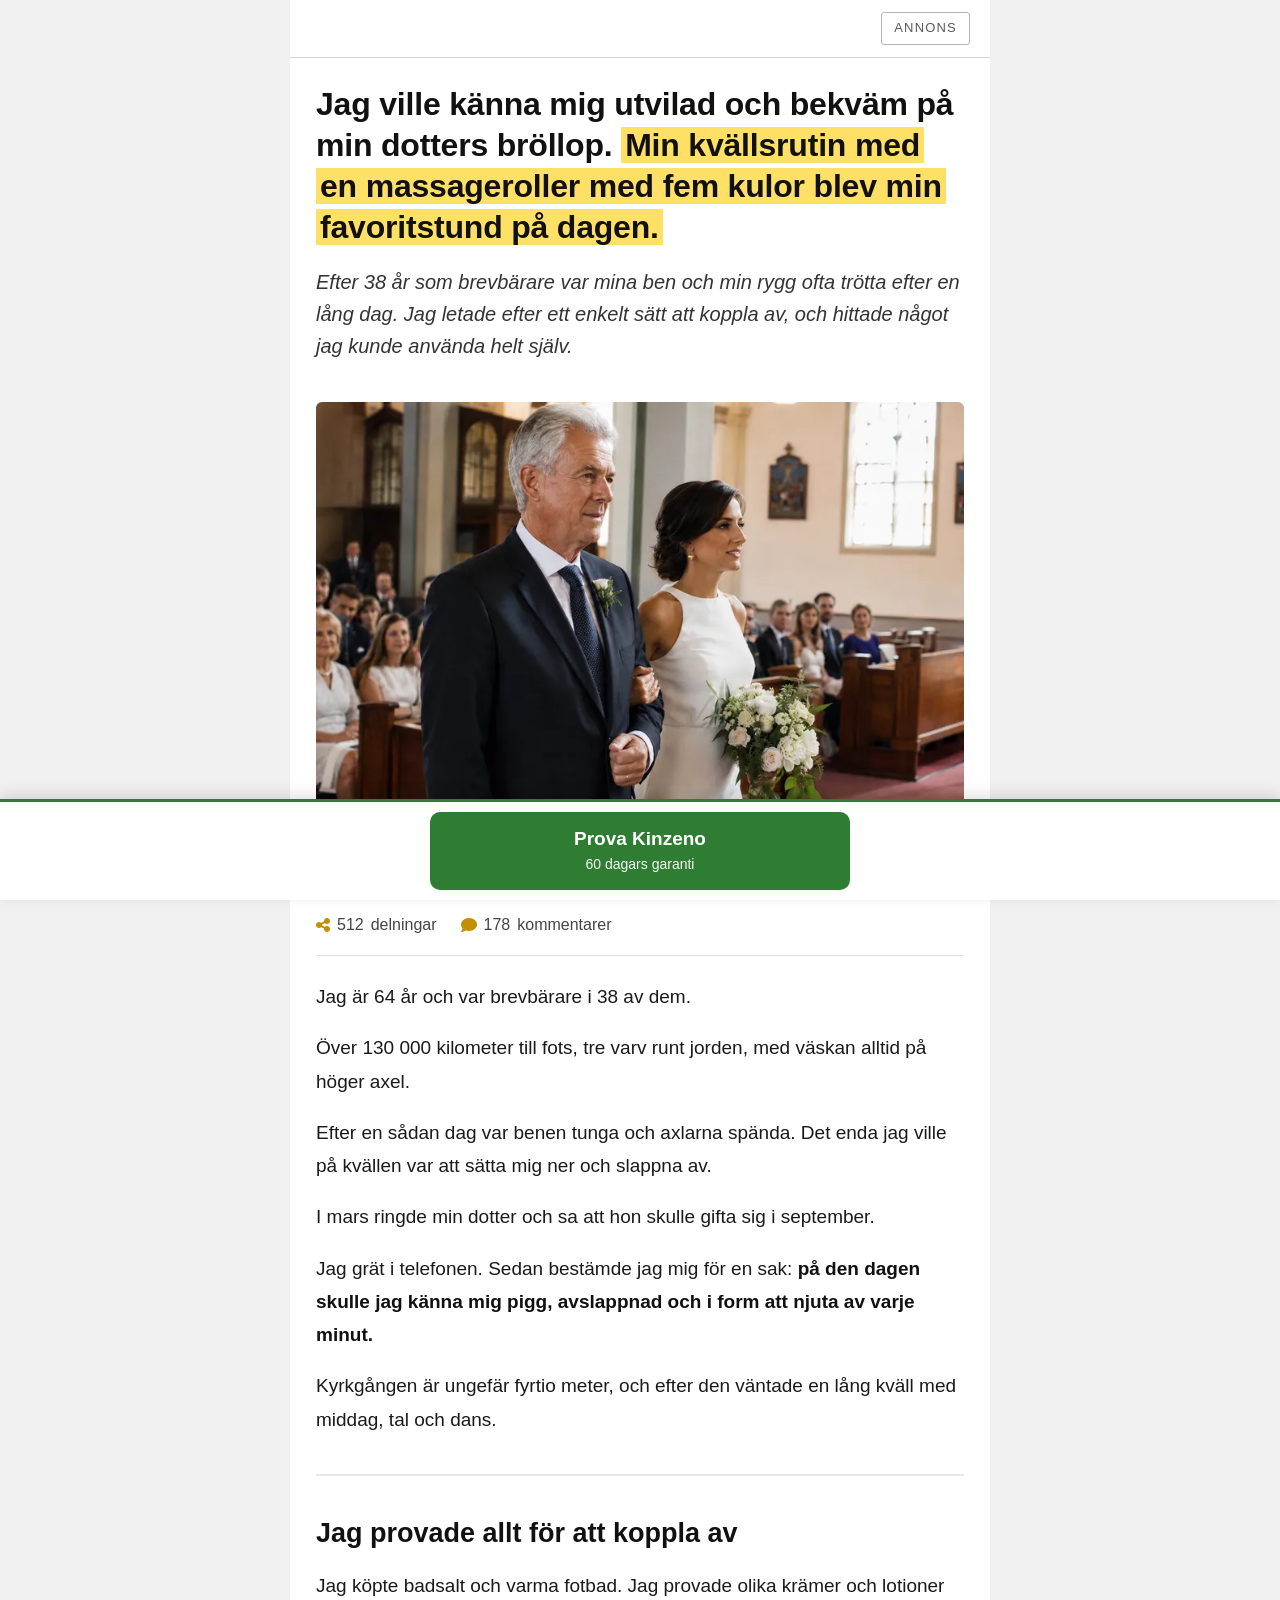
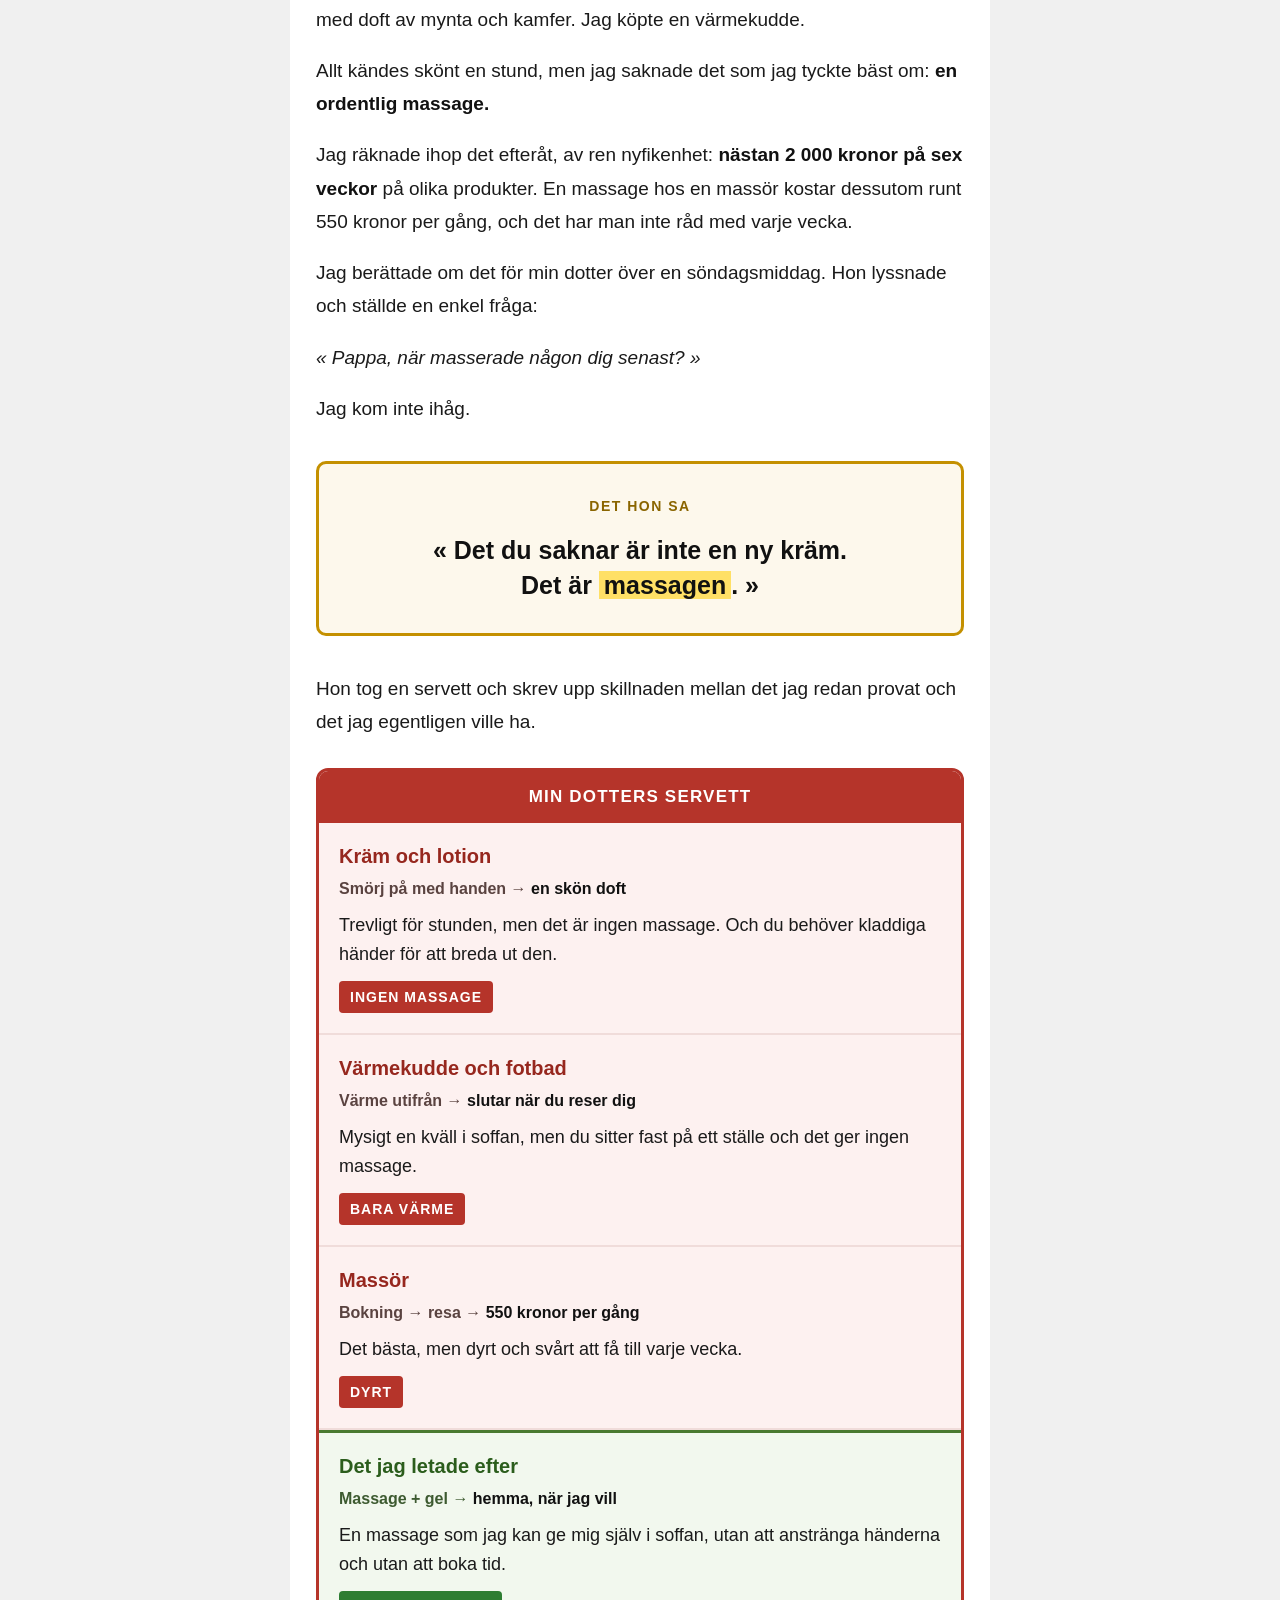
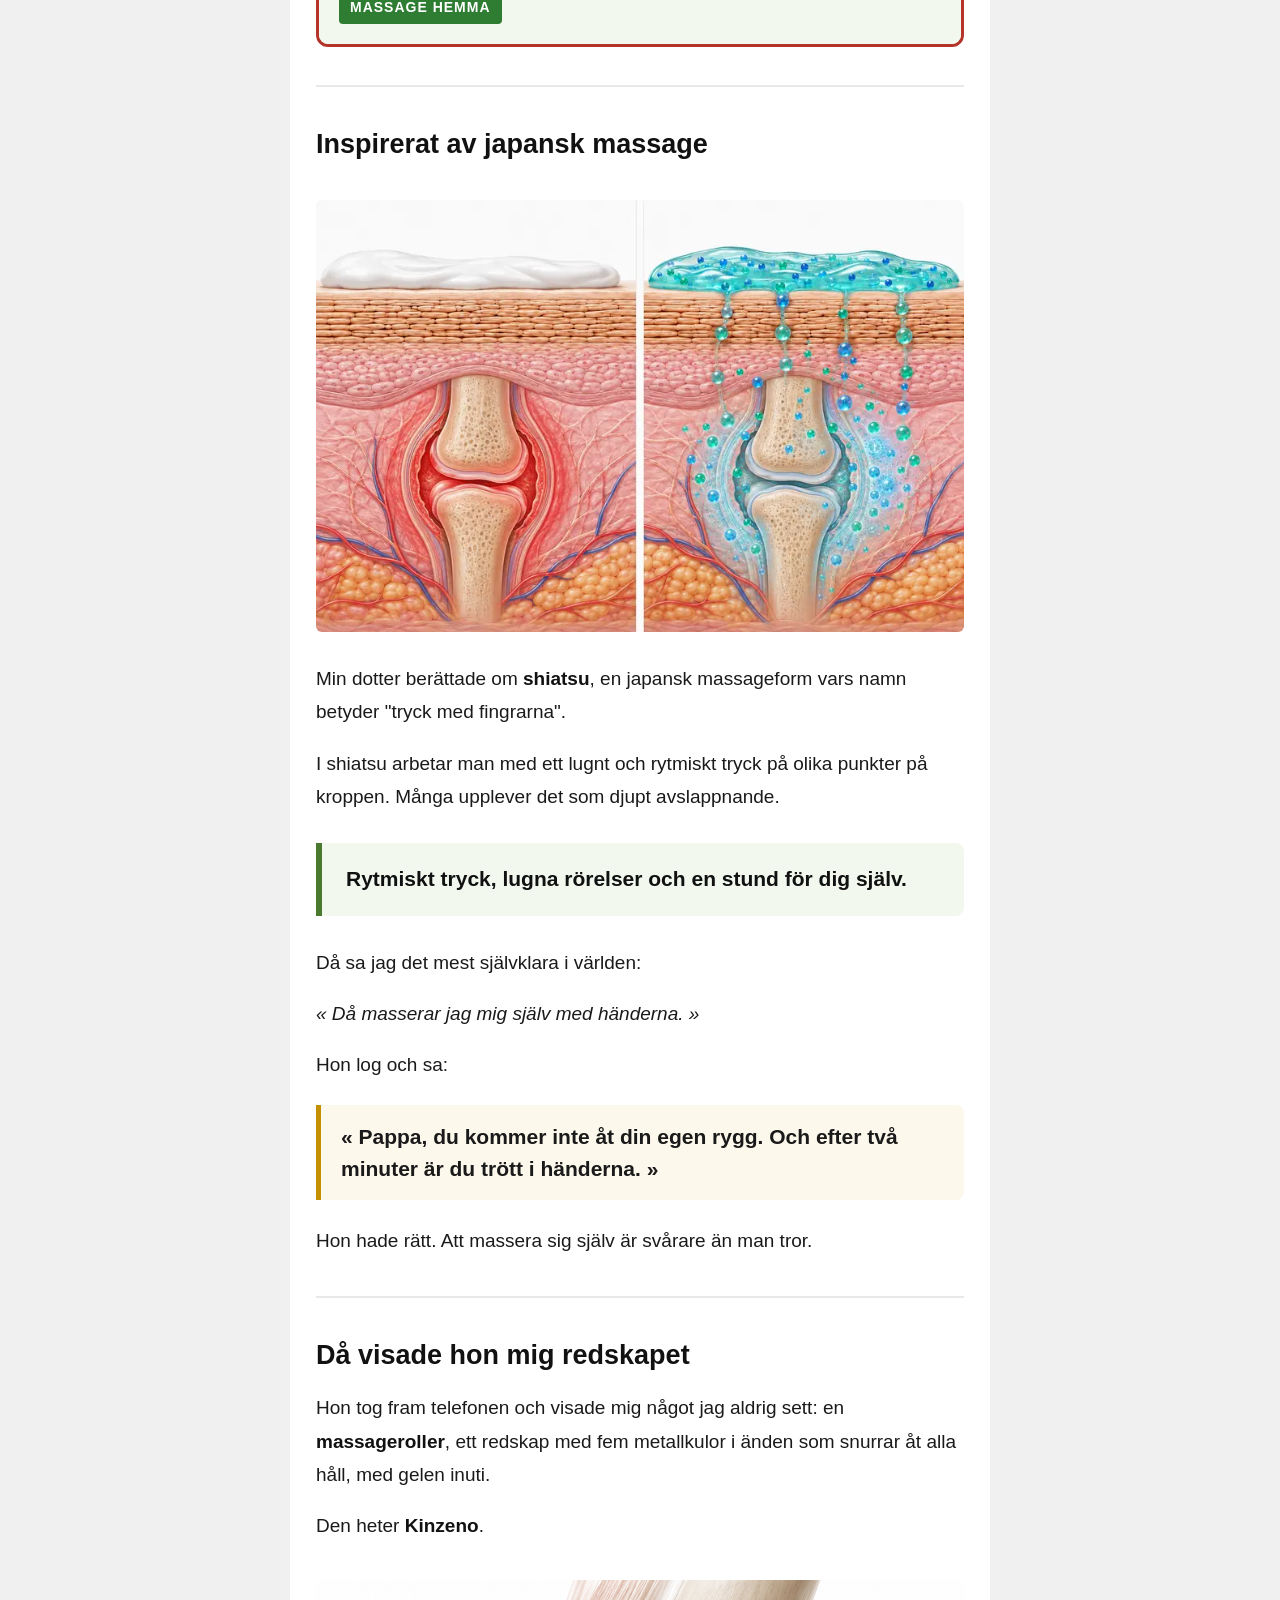
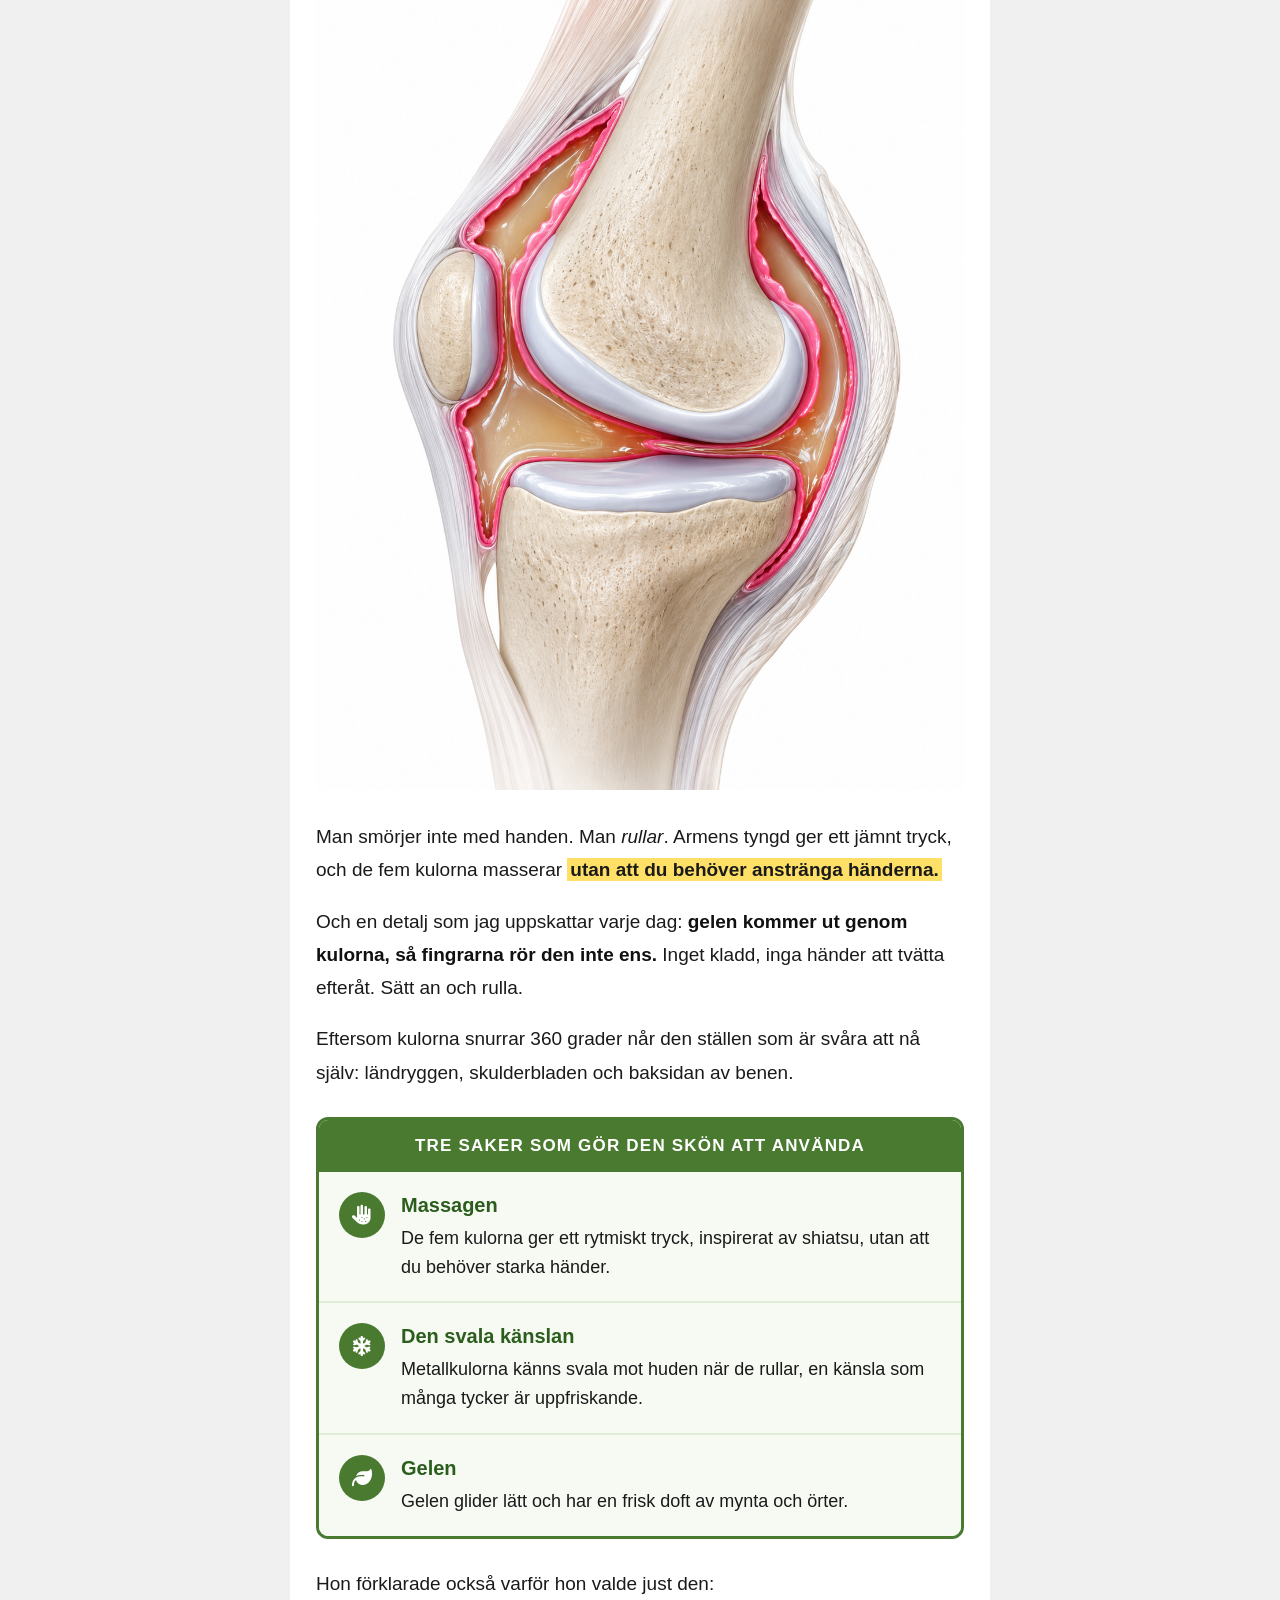
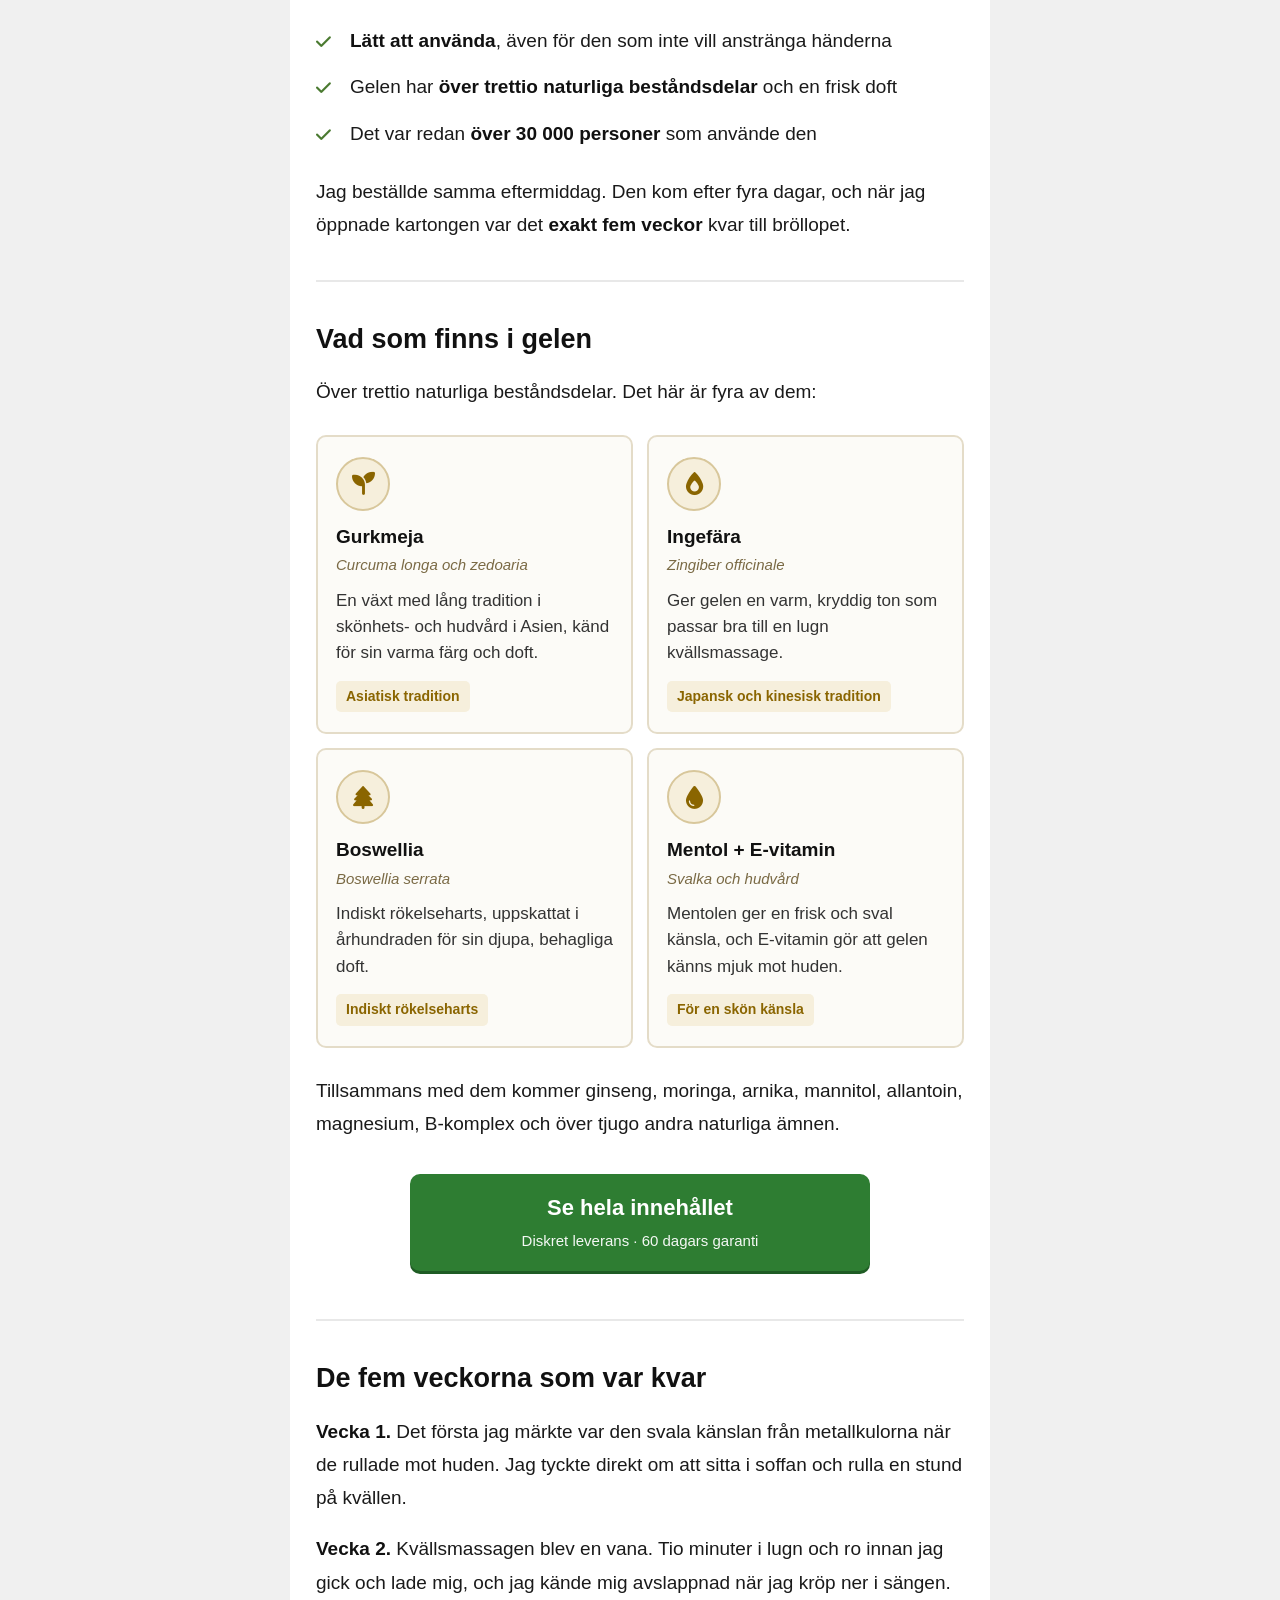
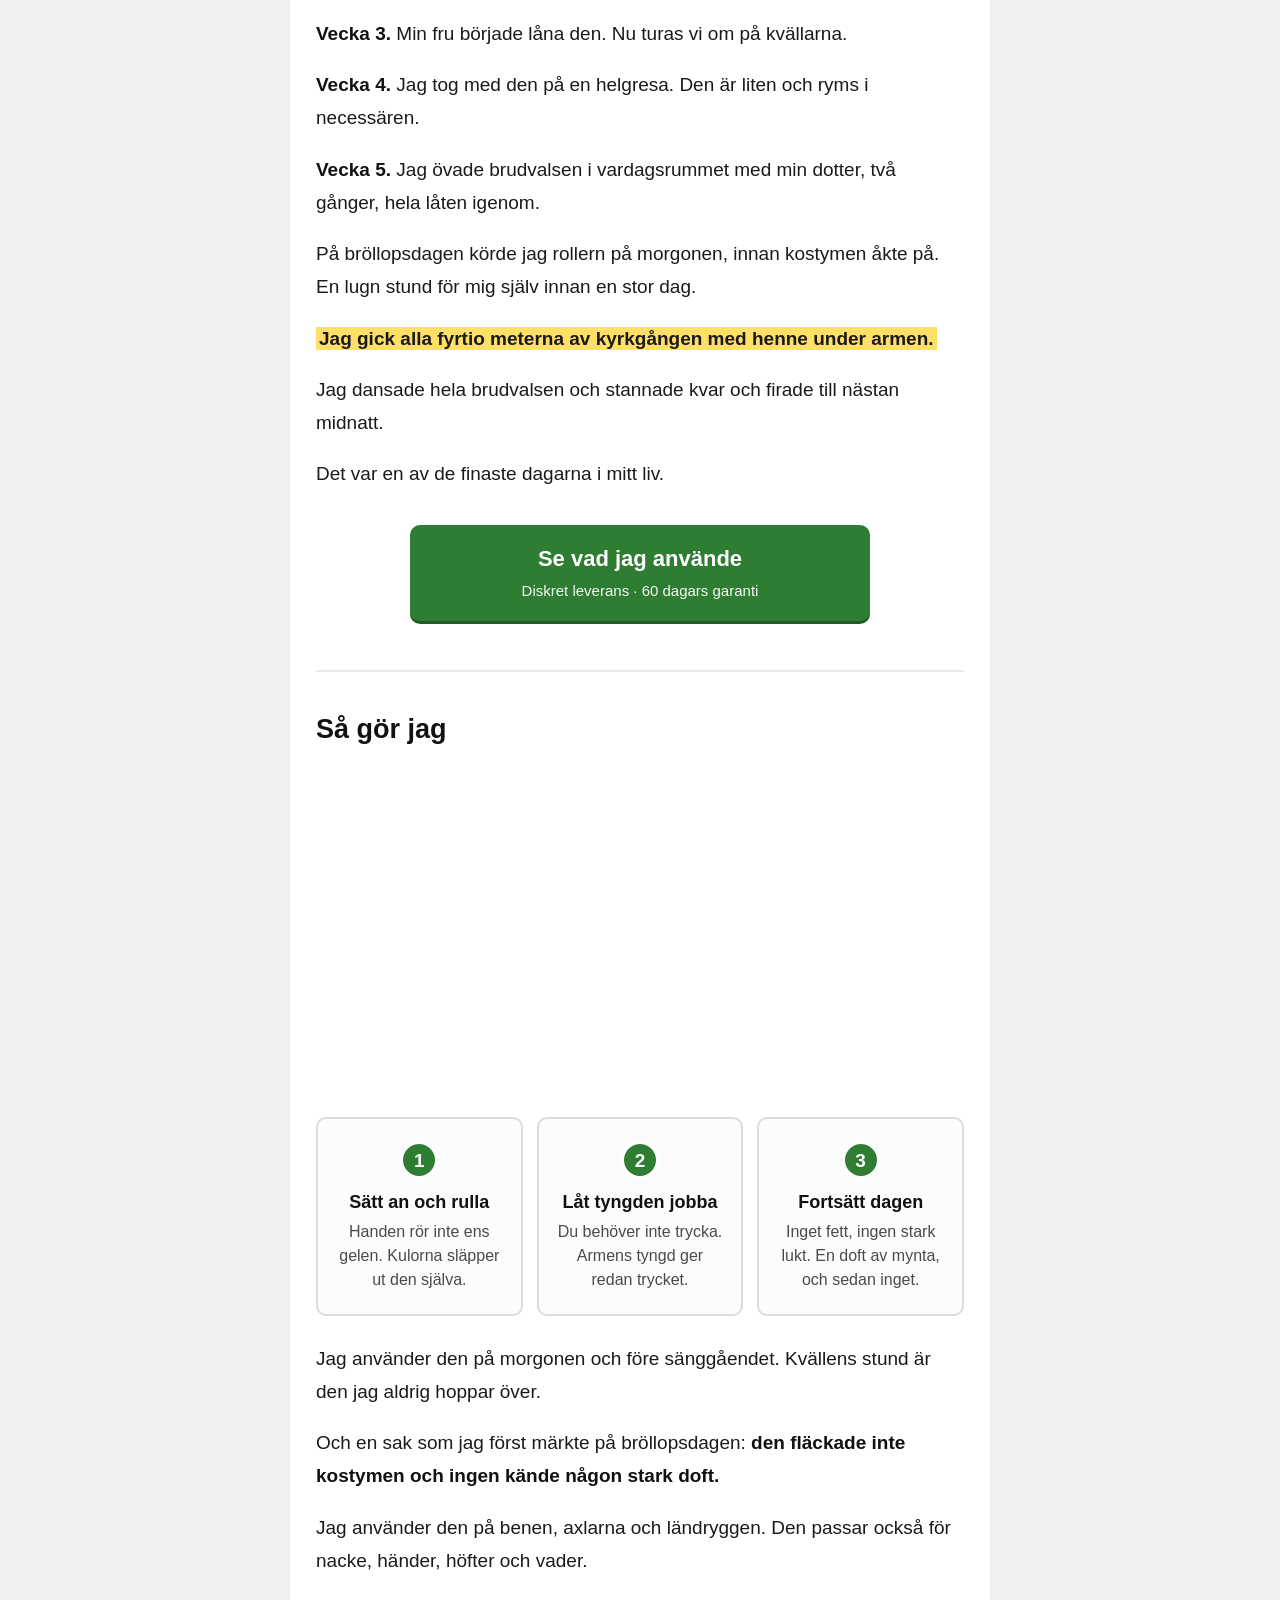
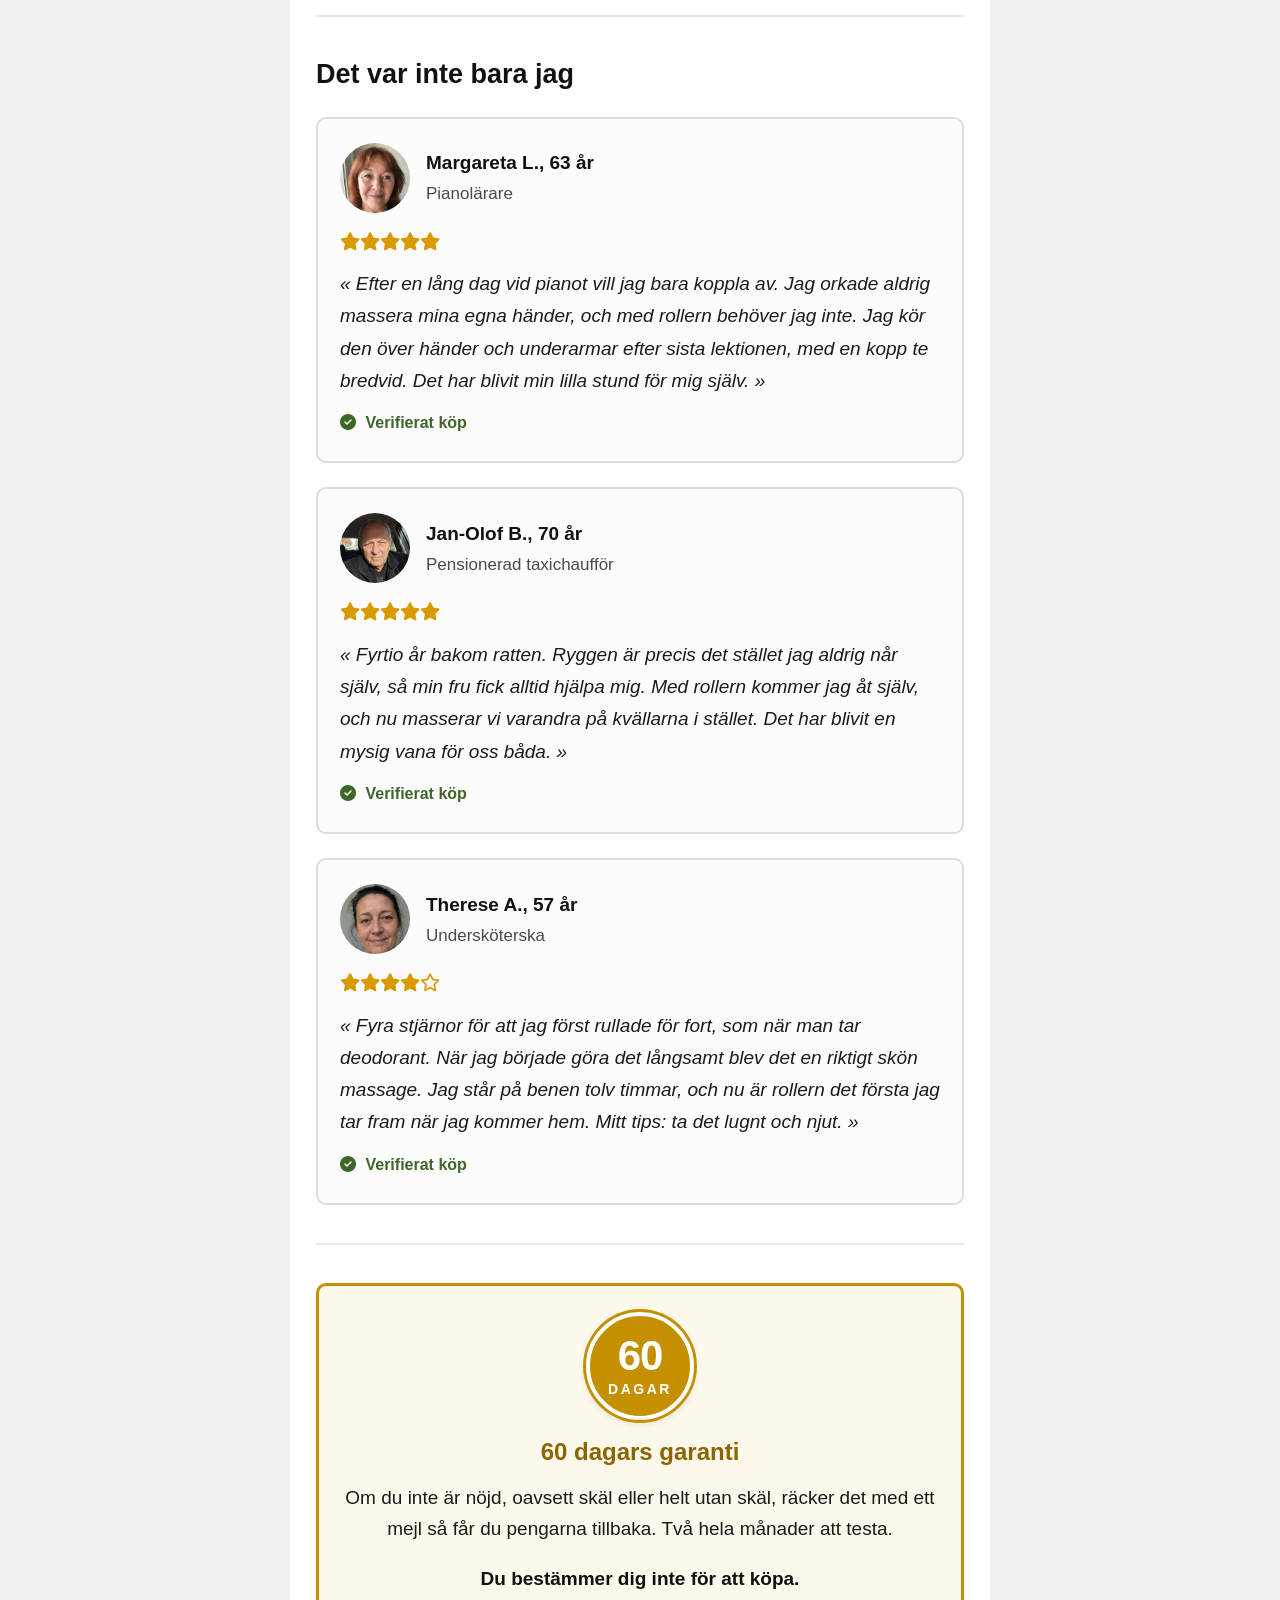
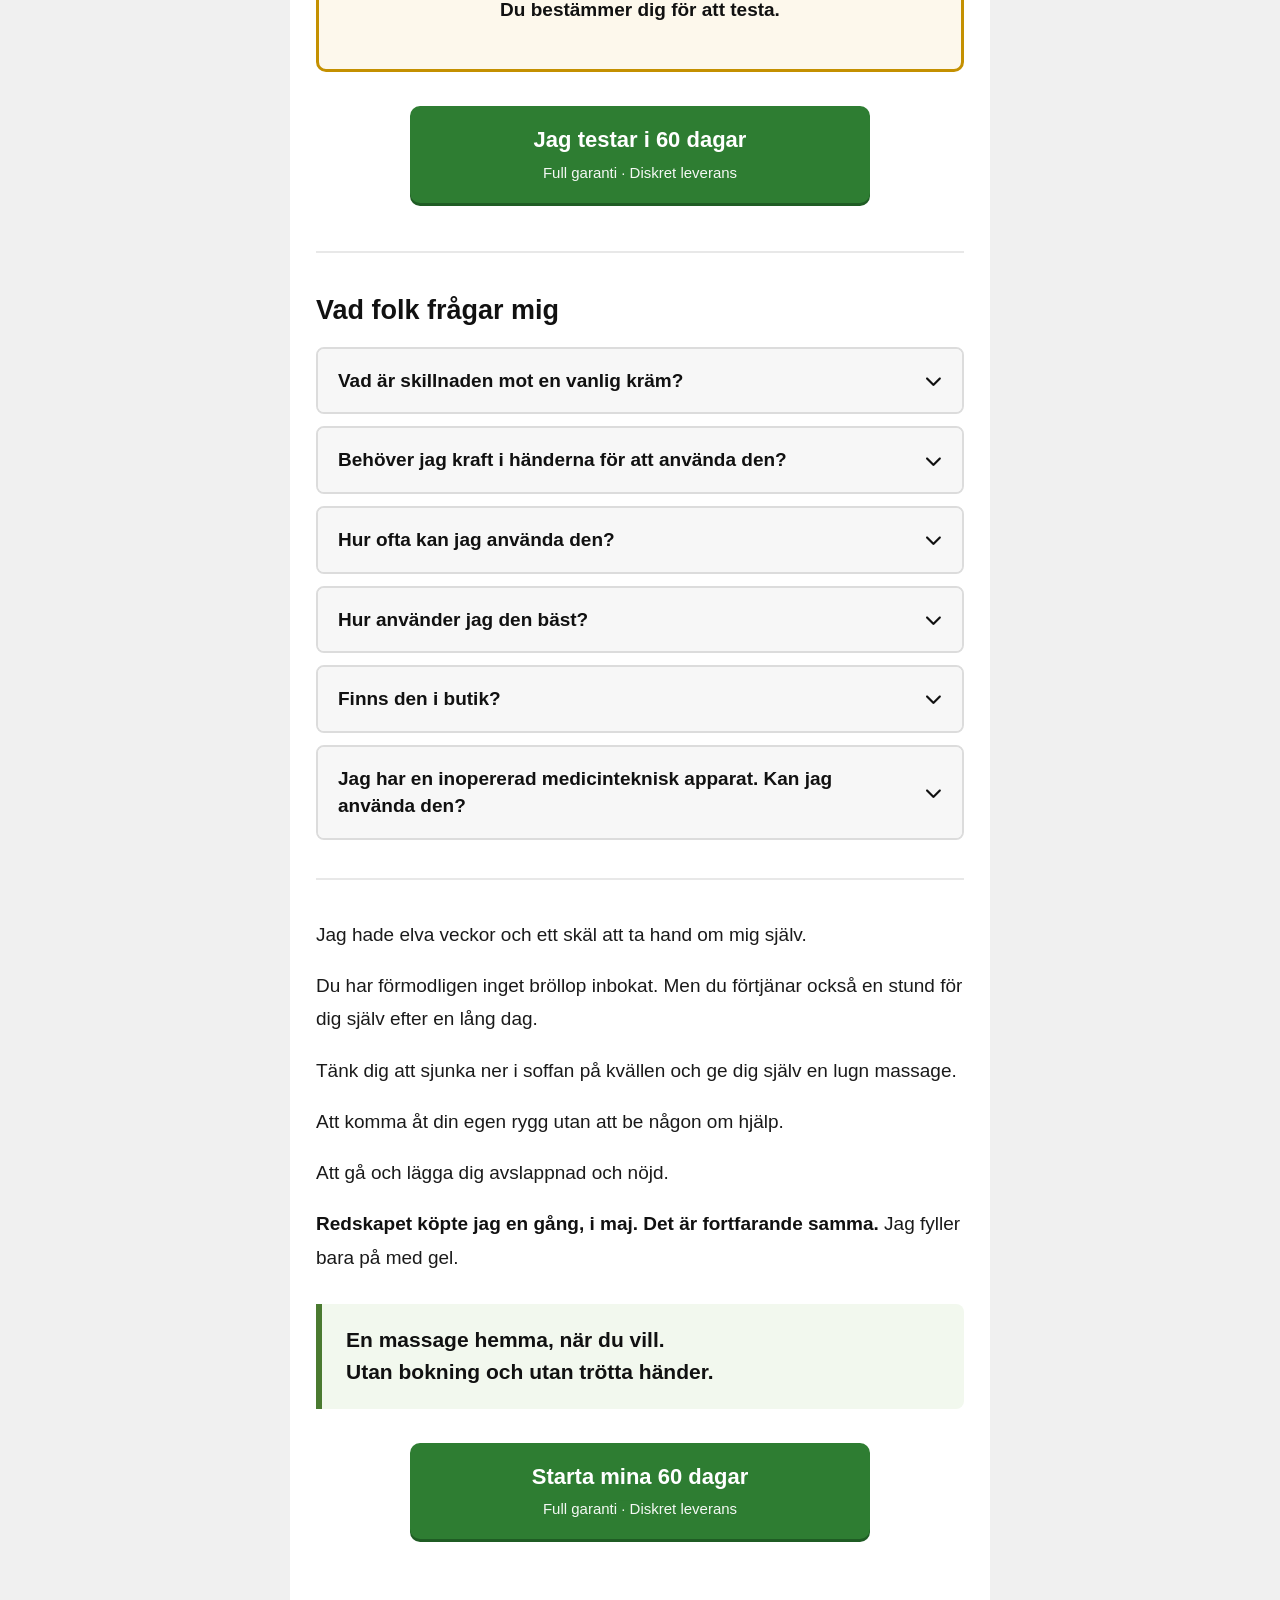
==== commit 12a0db7b: "kin-se-wt: remove medical, clinical and drug comparison claims; focus on massage and comfort Co-Auth" ====
--- a/kin-se-wt/index.html
+++ b/kin-se-wt/index.html
@@ -1155,9 +1155,9 @@
 
   <div class="article-body">
 
-    <h1>Ortopeden sa åt mig att hyra rullstol till min dotters bröllop. <span class="highlight">Elva veckor senare gick jag med henne uppför kyrkgången — och det enda som förändrats i min vardag var ett redskap med fem kulor.</span></h1>
-
-    <p class="subtitle">Jag äter blodtrycksmedicin, så antiinflammatoriskt är uteslutet. Och när jag äntligen förstod vad som skulle göras stötte jag på ett problem ingen hade varnat mig för: jag hade inte längre kraft i händerna att göra det.</p>
+    <h1>Jag ville känna mig utvilad och bekväm på min dotters bröllop. <span class="highlight">Min kvällsrutin med en massageroller med fem kulor blev min favoritstund på dagen.</span></h1>
+
+    <p class="subtitle">Efter 38 år som brevbärare var mina ben och min rygg ofta trötta efter en lång dag. Jag letade efter ett enkelt sätt att koppla av, och hittade något jag kunde använda helt själv.</p>
 
     <img src="index_files/1.webp" alt="Far som följer sin dotter uppför kyrkgången" class="article-img">
 
@@ -1172,191 +1172,135 @@
 
     <p>Jag är 64 år och var brevbärare i 38 av dem.</p>
 
-    <p>Över 130 000 kilometer till fots — tre varv runt jorden, med väskan alltid på höger axel.</p>
-
-    <p>Knäna skickade räkningen. Vid 60 tog jag trapporna i sidled, ett steg i taget, med båda händerna på ledstången.</p>
+    <p>Över 130 000 kilometer till fots, tre varv runt jorden, med väskan alltid på höger axel.</p>
+
+    <p>Efter en sådan dag var benen tunga och axlarna spända. Det enda jag ville på kvällen var att sätta mig ner och slappna av.</p>
 
     <p>I mars ringde min dotter och sa att hon skulle gifta sig i september.</p>
 
-    <p>Jag grät i telefonen. Sedan lade jag på och gjorde det enda räknestycke som betydde något för mig: <strong>kyrkgången i den kyrkan är ungefär fyrtio meter.</strong></p>
-
-    <p>På den tiden kom jag inte tvärs över mataffären utan att stanna två gånger.</p>
+    <p>Jag grät i telefonen. Sedan bestämde jag mig för en sak: <strong>på den dagen skulle jag känna mig pigg, avslappnad och i form att njuta av varje minut.</strong></p>
+
+    <p>Kyrkgången är ungefär fyrtio meter, och efter den väntade en lång kväll med middag, tal och dans.</p>
 
     <hr class="divider">
 
-    <p>Jag bokade tid hos ortopeden veckan därpå. Tog med röntgenbilden och en enda fråga: vad går att göra till september.</p>
-
-    <p>Han tittade på bilden, tittade på min journal och sa:</p>
-
-    <blockquote>«&nbsp;Med ditt blodtryck är antiinflammatoriskt i längden uteslutet. Då återstår en spruta, som inte håller dig ett halvår. Ärligt talat? <strong>Hyr en rullstol till dagen.</strong> Du går in med henne och använder stolen resten av tiden.&nbsp;»</blockquote>
-
-    <p>Jag har ätit losartan i nio år. Jag visste redan att antiinflammatoriskt och högt blodtryck inte går ihop — min husläkare upprepar det vid varje besök.</p>
-
-    <p>Det jag inte var beredd på var att höra ordet rullstol.</p>
-
-    <p><span class="mark">Jag tänker inte komma in i rullstol på min dotters bröllop.</span></p>
-
-    <p>Jag sa det högt, där på mottagningen. Han ryckte på axlarna och sa att jag var envis.</p>
-
-    <p>Det var jag. Och jag hade <strong>elva veckor.</strong></p>
-
-    <hr class="divider">
-
-    <h2>De första sex veckorna vann jag inte en enda meter</h2>
-
-    <p>Jag köpte gurkmejakapslar. Kollagenkapslar. Ingefärste varje morgon, sådant som min mor brukade koka.</p>
-
-    <p>Jag köpte tre krämer på apoteket — den som värmer, den som kyler, den som luktar kamfer på tre meters håll. Det pirrade i tjugo minuter och sedan var värken tillbaka på exakt samma ställe.</p>
-
-    <p>Jag köpte knästöd. Jag köpte värmekudde.</p>
-
-    <p>Jag räknade ihop alltihop efteråt, av ren nyfikenhet: <strong>nästan 2 000 kronor på sex veckor</strong>, besöket inräknat. Utöver två sjukgymnastbesök à 550 kronor som jag hoppade av på grund av priset.</p>
-
-    <p>Sex veckor. Ingenting.</p>
-
-    <p>Fem kvar, och jag hade börjat förlika mig med rullstolen, när jag berättade alltihop för min dotter över en söndagsmiddag.</p>
-
-    <p>Hon är apotekare. Hon lyssnade utan att avbryta, hämtade en servett och en penna, och ställde en fråga jag aldrig stannat upp inför under 64 år:</p>
-
-    <p><em>«&nbsp;Pappa, när du sväljer en gurkmejakapsel — vilken väg tar den innan den når knät?&nbsp;»</em></p>
-
-    <p>Mun. Magsäck. Lever. Blodomlopp. Hela kroppen.</p>
-
-    <p><em>«&nbsp;Och hur mycket tror du blir kvar till knät?&nbsp;»</em></p>
+    <h2>Jag provade allt för att koppla av</h2>
+
+    <p>Jag köpte badsalt och varma fotbad. Jag provade olika krämer och lotioner med doft av mynta och kamfer. Jag köpte en värmekudde.</p>
+
+    <p>Allt kändes skönt en stund, men jag saknade det som jag tyckte bäst om: <strong>en ordentlig massage.</strong></p>
+
+    <p>Jag räknade ihop det efteråt, av ren nyfikenhet: <strong>nästan 2 000 kronor på sex veckor</strong> på olika produkter. En massage hos en massör kostar dessutom runt 550 kronor per gång, och det har man inte råd med varje vecka.</p>
+
+    <p>Jag berättade om det för min dotter över en söndagsmiddag. Hon lyssnade och ställde en enkel fråga:</p>
+
+    <p><em>«&nbsp;Pappa, när masserade någon dig senast?&nbsp;»</em></p>
+
+    <p>Jag kom inte ihåg.</p>
 
     <div class="reframe">
       <span class="kicker">Det hon sa</span>
-      <p>«&nbsp;Pappa, de här växterna fungerar.<br>Du <em>sväljer</em> dem.&nbsp;»</p>
-    </div>
-
-    <p>Hon ritade upp vägarna jag redan provat på servetten. Och var var och en av dem lämnade mig i sticket.</p>
+      <p>«&nbsp;Det du saknar är inte en ny kräm.<br>Det är <em>massagen</em>.&nbsp;»</p>
+    </div>
+
+    <p>Hon tog en servett och skrev upp skillnaden mellan det jag redan provat och det jag egentligen ville ha.</p>
 
     <div class="route-box">
       <div class="route-head">Min dotters servett</div>
 
       <div class="route">
-        <div class="route-name">Tabletter och kapslar</div>
-        <div class="route-path">Mun → magsäck → lever → blodomlopp → hela kroppen</div>
-        <div class="route-verdict">För att behandla <strong>ett</strong> knä översvämmar du hela kroppen. Det är därför antiinflammatoriskt påverkar blodtryck och magsäck — allt får dosen. Och gurkmejakapseln har ett annat problem: <strong>curcumin tas notoriskt dåligt upp av tarmen.</strong> Jag betalade för sex veckor av något bra som aldrig kom fram.</div>
-        <div class="route-tag">Kommer fram utspätt</div>
+        <div class="route-name">Kräm och lotion</div>
+        <div class="route-path">Smörj på med handen → <strong>en skön doft</strong></div>
+        <div class="route-verdict">Trevligt för stunden, men det är ingen massage. Och du behöver kladdiga händer för att breda ut den.</div>
+        <div class="route-tag">Ingen massage</div>
       </div>
 
       <div class="route">
-        <div class="route-name">Apotekskrämer</div>
-        <div class="route-path">Hud → överhud → <strong>stannar här</strong></div>
-        <div class="route-verdict">Värmen och kylan jag kände var inte lindring som kom fram. Det var mentol som lurade temperaturreceptorer i ytan och dämpade signalen i tjugo minuter. <strong>Hudens yttersta lager finns just för att inte släppa in något</strong> — och det sköter sitt jobb bra.</div>
-        <div class="route-tag">Tar sig inte igenom</div>
+        <div class="route-name">Värmekudde och fotbad</div>
+        <div class="route-path">Värme utifrån → <strong>slutar när du reser dig</strong></div>
+        <div class="route-verdict">Mysigt en kväll i soffan, men du sitter fast på ett ställe och det ger ingen massage.</div>
+        <div class="route-tag">Bara värme</div>
       </div>
 
       <div class="route">
-        <div class="route-name">Knästöd och värmekudde</div>
-        <div class="route-path">Värme och tryck utifrån → <strong>slutar när du tar av det</strong></div>
-        <div class="route-verdict">Det värmer huden, det klämmer utifrån, det känns skönt för stunden. Det levererar ingenting till det som ligger under. <strong>Lindringen upphör i samma sekund som du tar av det.</strong></div>
-        <div class="route-tag">Inget levereras</div>
+        <div class="route-name">Massör</div>
+        <div class="route-path">Bokning → resa → <strong>550 kronor per gång</strong></div>
+        <div class="route-verdict">Det bästa, men dyrt och svårt att få till varje vecka.</div>
+        <div class="route-tag">Dyrt</div>
       </div>
 
       <div class="route win">
-        <div class="route-name">Vägen jag inte kände till</div>
-        <div class="route-path">Hud → <strong>tryck som öppnar vägen</strong> → vävnaden, direkt på stället</div>
-        <div class="route-verdict">Att föra det verksamma genom huden till där det gör ont. Ingen magsäck, ingen påverkan på blodtrycket, inget som stannar i ytan. <strong>Men det kräver något ingen hade sagt till mig: verkligt tryck mot huden.</strong> Det räcker inte att breda ut — man måste bearbeta punkten.</div>
-        <div class="route-tag">Kräver tryck</div>
-      </div>
-    </div>
-
-    <p>Jag satt och tittade på den servetten en bra stund. Fem veckor kvar, och jag hade just fått veta att de sex föregående aldrig haft en chans.</p>
+        <div class="route-name">Det jag letade efter</div>
+        <div class="route-path">Massage + gel → <strong>hemma, när jag vill</strong></div>
+        <div class="route-verdict">En massage som jag kan ge mig själv i soffan, utan att anstränga händerna och utan att boka tid.</div>
+        <div class="route-tag">Massage hemma</div>
+      </div>
+    </div>
 
     <hr class="divider">
 
-    <h2>Sedan berättade hon det som vände upp och ner på mig</h2>
-
-    <img loading="lazy" src="index_files/2.webp" alt="Hemmagjort försök att blanda gurkmeja med salva på badrumsvasken" class="article-img">
-
-    <p>Gurkmeja har funnits i ayurvedisk och kinesisk medicin i <strong>över fyra tusen år</strong>. Ingefära är en grundpelare i japansk kampo. Ginseng har vördats i Korea i två tusen år. Indiskt rökelseharts har använts mot ledvärk sedan innan det fanns apotek.</p>
-
-    <p>De här växterna överlevde inte fyrtio århundraden av en slump.</p>
-
-    <p>Och modern forskning har redan bekräftat varför: <span class="mark">deras ämnen verkar på precis samma enzymvägar som apotekets antiinflammatoriska angriper.</span> Curcumin hämmar COX-2. Gingerol dämpar samma enzymer som NSAID. Boswelliasyrorna hämmar 5-LOX.</p>
-
-    <p>Så varför gjorde mina kapslar ingenting?</p>
-
-    <div class="reframe">
-      <p>Fyra tusen år med rätt växter.<br>Alltid genom <em>fel dörr.</em></p>
-    </div>
-
-    <p>Te, pulver, kapsel, avkok. Varenda tradition på jorden gav de här växterna genom munnen, för det var den enda vägen som fanns.</p>
-
-    <p>Utom en tradition, som gjorde tvärtom.</p>
+    <h2>Inspirerat av japansk massage</h2>
+
+    <img loading="lazy" src="index_files/3.webp" alt="Tryckpunkter i japansk shiatsu" class="article-img">
+
+    <p>Min dotter berättade om <strong>shiatsu</strong>, en japansk massageform vars namn betyder "tryck med fingrarna".</p>
+
+    <p>I shiatsu arbetar man med ett lugnt och rytmiskt tryck på olika punkter på kroppen. Många upplever det som djupt avslappnande.</p>
+
+    <div class="key-line">
+      Rytmiskt tryck, lugna rörelser och en stund för dig själv.
+    </div>
+
+    <p>Då sa jag det mest självklara i världen:</p>
+
+    <p><em>«&nbsp;Då masserar jag mig själv med händerna.&nbsp;»</em></p>
+
+    <p>Hon log och sa:</p>
+
+    <blockquote>«&nbsp;Pappa, du kommer inte åt din egen rygg. Och efter två minuter är du trött i händerna.&nbsp;»</blockquote>
+
+    <p>Hon hade rätt. Att massera sig själv är svårare än man tror.</p>
 
     <hr class="divider">
 
-    <h2>I Japan löste de det på ett annat sätt</h2>
-
-    <img loading="lazy" src="index_files/3.webp" alt="Tryckpunkter i japansk shiatsu" class="article-img">
-
-    <p>Medan Indien och Kina arbetade med växterna utvecklade Japan något annat: <strong>shiatsu</strong> — ordagrant "tryck med fingrarna".</p>
-
-    <p>Shiatsuterapeuter har i århundraden arbetat med rytmiskt tryck på bestämda punkter, helt utan kräm. Bara trycket, applicerat på ett precist och upprepat sätt.</p>
-
-    <p>Min dotter förklarade varför det spelar roll. Fast och upprepat tryck gör tre saker med huden som enkel insmörjning inte gör: det värmer vävnaden, ökar det lokala flödet, och <strong>öppnar vägen för det som ligger på ytan att ta sig ner.</strong></p>
-
-    <div class="key-line">
-      Växterna löser vad som ska levereras. Shiatsun löser hur det ska komma fram.
-    </div>
-
-    <p>Då sa jag det mest självklara i världen:</p>
-
-    <p><em>«&nbsp;Då är det bara att smörja på krämen och massera hårt.&nbsp;»</em></p>
-
-    <p>Hon tittade på mina händer och sa ingenting på några sekunder.</p>
-
-    <p>Sedan sa hon:</p>
-
-    <blockquote>«&nbsp;Pappa, jag såg dig försöka öppna syltburken i julas. Och ryggen — klarar du av att pressa hårt mot din egen ländrygg i trettio sekunder?&nbsp;»</blockquote>
-
-    <p>Det klarade jag inte.</p>
-
-    <p><span class="mark">Trettioåtta år med väskan på axeln tog kål på min högra axel och på händerna på köpet.</span> Jag hade äntligen förstått vad som skulle göras — och hade inte kraft i händerna att göra det.</p>
-
-    <hr class="divider">
-
     <h2>Då visade hon mig redskapet</h2>
 
-    <p>Hon tog fram telefonen och visade mig något jag aldrig sett: en <strong>roller</strong> — ett redskap med fem metallkulor i änden som snurrar åt alla håll, med gelen inuti.</p>
+    <p>Hon tog fram telefonen och visade mig något jag aldrig sett: en <strong>massageroller</strong>, ett redskap med fem metallkulor i änden som snurrar åt alla håll, med gelen inuti.</p>
 
     <p>Den heter <strong>Kinzeno</strong>.</p>
 
-    <img loading="lazy" src="index_files/4.png" alt="Kinzeno — magnetisk massageroller" class="article-img">
-
-    <p>Man smörjer inte med handen. Man <em>rullar</em>. Armens tyngd skapar trycket, och de fem kulorna gör jobbet som fingrarna skulle ha gjort — <span class="mark">utan att kräva någon greppstyrka alls.</span></p>
-
-    <p>Och det finns en detalj som bara den med dåliga händer förstår: <strong>gelen kommer ut genom kulorna, så mina fingrar rör den inte ens.</strong> Jag behöver inte breda ut, inte gnida, inte tvätta händerna efteråt. Sätter an och rullar.</p>
-
-    <p>Och eftersom kulorna snurrar 360 grader når den ställen min hand inte kommit åt på åratal: ländryggen, skulderbladet, baksidan av knät.</p>
+    <img loading="lazy" src="index_files/4.png" alt="Kinzeno massageroller" class="article-img">
+
+    <p>Man smörjer inte med handen. Man <em>rullar</em>. Armens tyngd ger ett jämnt tryck, och de fem kulorna masserar <span class="mark">utan att du behöver anstränga händerna.</span></p>
+
+    <p>Och en detalj som jag uppskattar varje dag: <strong>gelen kommer ut genom kulorna, så fingrarna rör den inte ens.</strong> Inget kladd, inga händer att tvätta efteråt. Sätt an och rulla.</p>
+
+    <p>Eftersom kulorna snurrar 360 grader når den ställen som är svåra att nå själv: ländryggen, skulderbladen och baksidan av benen.</p>
 
     <div class="layer-stack">
-      <div class="ls-head">Tre saker händer vid varje drag</div>
+      <div class="ls-head">Tre saker som gör den skön att använda</div>
 
       <div class="layer">
         <div class="ly-n"><i class="fas fa-hand-dots"></i></div>
         <div>
-          <div class="ly-name">Trycket</div>
-          <div class="ly-txt">De fem kulorna återskapar shiatsuns rytmiska tryck — logiken i en terapeuts fingrar, utan att vara beroende av dina händer.</div>
+          <div class="ly-name">Massagen</div>
+          <div class="ly-txt">De fem kulorna ger ett rytmiskt tryck, inspirerat av shiatsu, utan att du behöver starka händer.</div>
         </div>
       </div>
 
       <div class="layer">
-        <div class="ly-n"><i class="fas fa-magnet"></i></div>
+        <div class="ly-n"><i class="fas fa-snowflake"></i></div>
         <div>
-          <div class="ly-name">Magnetfältet</div>
-          <div class="ly-txt">Varje kula är en neodymmagnet. När de rullar skapar de ett rörligt magnetfält över huden.</div>
+          <div class="ly-name">Den svala känslan</div>
+          <div class="ly-txt">Metallkulorna känns svala mot huden när de rullar, en känsla som många tycker är uppfriskande.</div>
         </div>
       </div>
 
       <div class="layer">
         <div class="ly-n"><i class="fas fa-leaf"></i></div>
         <div>
-          <div class="ly-name">Växterna</div>
-          <div class="ly-txt">Medan trycket bearbetar vävnaden lägger kulorna gelen på exakt rätt punkt.</div>
+          <div class="ly-name">Gelen</div>
+          <div class="ly-txt">Gelen glider lätt och har en frisk doft av mynta och örter.</div>
         </div>
       </div>
     </div>
@@ -1364,24 +1308,18 @@
     <p>Hon förklarade också varför hon valde just den:</p>
 
     <ul class="check-list">
-      <li><strong>Den innehåller inga läkemedel</strong>, så den skulle inte krocka med min losartan</li>
-      <li>Huvudingredienserna har publicerad forskning bakom sig — arnika jämförd med ibuprofengel vid handvärk, MSM i en klinisk studie på knän, boswellia i en dubbelblind placebokontrollerad studie</li>
+      <li><strong>Lätt att använda</strong>, även för den som inte vill anstränga händerna</li>
+      <li>Gelen har <strong>över trettio naturliga beståndsdelar</strong> och en frisk doft</li>
       <li>Det var redan <strong>över 30 000 personer</strong> som använde den</li>
     </ul>
 
-    <p><em>«&nbsp;Det här är inget internetlöfte, pappa. Det är publicerat.&nbsp;»</em></p>
-
-    <p>Det var den första punkten som avgjorde för mig. Nio år på blodtrycksmedicin har lärt mig att alltid ställa samma fråga innan jag stoppar i mig något: <span class="mark">kommer det här att krocka med det jag redan tar?</span></p>
-
-    <p>För första gången var svaret nej. För den går inte ut i blodet — den stannar där man lägger den.</p>
-
-    <p>Jag beställde samma eftermiddag. Den kom efter fyra dagar — och när jag öppnade kartongen var det <strong>exakt fem veckor</strong> kvar till bröllopet.</p>
+    <p>Jag beställde samma eftermiddag. Den kom efter fyra dagar, och när jag öppnade kartongen var det <strong>exakt fem veckor</strong> kvar till bröllopet.</p>
 
     <hr class="divider">
 
     <h2>Vad som finns i gelen</h2>
 
-    <p>Över trettio naturliga beståndsdelar, inte ett enda läkemedel. Det här är de fyra som hon insisterade på att visa mig i listan innan jag beställde:</p>
+    <p>Över trettio naturliga beståndsdelar. Det här är fyra av dem:</p>
 
     <div class="herb-grid">
 
@@ -1390,8 +1328,8 @@
           <div class="herb-badge"><i class="fas fa-seedling"></i></div>
           <div class="herb-name">Gurkmeja</div>
           <div class="herb-latin">Curcuma longa och zedoaria</div>
-          <div class="herb-txt">Världens mest studerade naturliga antiinflammatoriska ämne. Hämmar COX-2 — samma väg som vanliga antiinflammatoriska läkemedel. På huden verkar den på stället, utan att tappa styrka i matsmältningen.</div>
-          <div class="herb-origin">Ayurveda och kinesisk medicin · 4 000+ år</div>
+          <div class="herb-txt">En växt med lång tradition i skönhets- och hudvård i Asien, känd för sin varma färg och doft.</div>
+          <div class="herb-origin">Asiatisk tradition</div>
         </div>
       </div>
 
@@ -1400,8 +1338,8 @@
           <div class="herb-badge"><i class="fas fa-fire-flame-simple"></i></div>
           <div class="herb-name">Ingefära</div>
           <div class="herb-latin">Zingiber officinale</div>
-          <div class="herb-txt">Gingerol och shogaol dämpar samma inflammatoriska enzymer som NSAID. Värmer på djupet och hjälper en stel led att släppa.</div>
-          <div class="herb-origin">Japansk kampo och kinesisk medicin</div>
+          <div class="herb-txt">Ger gelen en varm, kryddig ton som passar bra till en lugn kvällsmassage.</div>
+          <div class="herb-origin">Japansk och kinesisk tradition</div>
         </div>
       </div>
 
@@ -1410,29 +1348,29 @@
           <div class="herb-badge"><i class="fas fa-tree"></i></div>
           <div class="herb-name">Boswellia</div>
           <div class="herb-latin">Boswellia serrata</div>
-          <div class="herb-txt">Boswelliasyrorna i indiskt rökelseharts hämmar 5-LOX, ett nyckelenzym i inflammation. Årtusenden av ayurvedisk användning, i dag med forskning bakom sig.</div>
-          <div class="herb-origin">Ayurveda · indiskt rökelseharts</div>
+          <div class="herb-txt">Indiskt rökelseharts, uppskattat i århundraden för sin djupa, behagliga doft.</div>
+          <div class="herb-origin">Indiskt rökelseharts</div>
         </div>
       </div>
 
       <div class="herb">
         <div class="herb-body">
-          <div class="herb-badge"><i class="fas fa-bolt"></i></div>
-          <div class="herb-name">Magnesium + MSM</div>
-          <div class="herb-latin">Mineral och organiskt svavel</div>
-          <div class="herb-txt">Magnesium sköter samtalet mellan nerv och muskel — brist på det är en av de vanligaste orsakerna till kramp och spänning. MSM stödjer bindväven.</div>
-          <div class="herb-origin">Levereras direkt i vävnaden</div>
+          <div class="herb-badge"><i class="fas fa-droplet"></i></div>
+          <div class="herb-name">Mentol + E-vitamin</div>
+          <div class="herb-latin">Svalka och hudvård</div>
+          <div class="herb-txt">Mentolen ger en frisk och sval känsla, och E-vitamin gör att gelen känns mjuk mot huden.</div>
+          <div class="herb-origin">För en skön känsla</div>
         </div>
       </div>
 
     </div>
 
-    <p>Tillsammans med dem kommer ginseng, moringa, arnika, mannitol, allantoin, mentol, E-vitamin, B-komplex och över tjugo andra naturliga ämnen.</p>
+    <p>Tillsammans med dem kommer ginseng, moringa, arnika, mannitol, allantoin, magnesium, B-komplex och över tjugo andra naturliga ämnen.</p>
 
     <div class="cta-wrap">
       <span class="cta-btn" id="CTA1">
         Se hela innehållet
-        <span class="sub">Inga läkemedel · Receptfritt · Diskret leverans</span>
+        <span class="sub">Diskret leverans · 60 dagars garanti</span>
       </span>
     </div>
 
@@ -1440,32 +1378,28 @@
 
     <h2>De fem veckorna som var kvar</h2>
 
-    <p><strong>Vecka 1.</strong> Det första jag kände var kylan från metallkulorna, som är något annat än kylan från mentol — den kommer från själva stålet som rullar mot huden. I övrigt nästan ingenting. Det var veckan jag tvivlade som mest.</p>
-
-    <p><strong>Vecka 2.</strong> Jag slutade vakna på nätterna. Det var inte så att värken försvann — den slutade väcka mig. Jag märkte det för att min fru påpekade att jag sovit hela natten.</p>
-
-    <p><strong>Vecka 3.</strong> Jag gick nerför trappan hemma med blicken framåt i stället för på fötterna. Jag gjorde det utan att tänka, och stannade sedan på nedersta steget och insåg vad som just hänt.</p>
-
-    <p><strong>Vecka 4.</strong> Jag gick från parkeringen till butiken för att prova kostymen, utan att stanna på vägen. Det är ungefär hundrafemtio meter.</p>
+    <p><strong>Vecka 1.</strong> Det första jag märkte var den svala känslan från metallkulorna när de rullade mot huden. Jag tyckte direkt om att sitta i soffan och rulla en stund på kvällen.</p>
+
+    <p><strong>Vecka 2.</strong> Kvällsmassagen blev en vana. Tio minuter i lugn och ro innan jag gick och lade mig, och jag kände mig avslappnad när jag kröp ner i sängen.</p>
+
+    <p><strong>Vecka 3.</strong> Min fru började låna den. Nu turas vi om på kvällarna.</p>
+
+    <p><strong>Vecka 4.</strong> Jag tog med den på en helgresa. Den är liten och ryms i necessären.</p>
 
     <p><strong>Vecka 5.</strong> Jag övade brudvalsen i vardagsrummet med min dotter, två gånger, hela låten igenom.</p>
 
-    <p>På bröllopsdagen körde jag rollern på morgonen, innan kostymen åkte på.</p>
-
-    <p><span class="mark">Jag gick alla fyrtio meterna av kyrkgången med henne under armen.</span> Utan att stanna, utan käpp, utan någon stol.</p>
-
-    <p>Jag dansade hela brudvalsen. Jag stod upp och tog emot gratulationer till nästan midnatt.</p>
-
-    <p>Jag ska inte påstå att det inte gjorde ont dagen därpå — det gjorde det, rejält. Men jag hade exakt elva veckor och jag använde varenda en.</p>
-
-    <p>Ortopeden fick höra det av sin receptionist, som bor granne med min syster. På återbesöket frågade han vad jag hade gjort.</p>
-
-    <p><strong>Jag berättade. Han skrev upp namnet på en lapp.</strong></p>
+    <p>På bröllopsdagen körde jag rollern på morgonen, innan kostymen åkte på. En lugn stund för mig själv innan en stor dag.</p>
+
+    <p><span class="mark">Jag gick alla fyrtio meterna av kyrkgången med henne under armen.</span></p>
+
+    <p>Jag dansade hela brudvalsen och stannade kvar och firade till nästan midnatt.</p>
+
+    <p>Det var en av de finaste dagarna i mitt liv.</p>
 
     <div class="cta-wrap">
       <span class="cta-btn" id="CTA2">
         Se vad jag använde
-        <span class="sub">Inga läkemedel · Receptfritt · Diskret leverans</span>
+        <span class="sub">Diskret leverans · 60 dagars garanti</span>
       </span>
     </div>
 
@@ -1487,23 +1421,23 @@
         <div class="step-body">
           <div class="step-n">2</div>
           <div class="step-t">Låt tyngden jobba</div>
-          <div class="step-d">Du behöver inte trycka. Armens tyngd gör redan trycket.</div>
+          <div class="step-d">Du behöver inte trycka. Armens tyngd ger redan trycket.</div>
         </div>
       </div>
       <div class="step-card noimg">
         <div class="step-body">
           <div class="step-n">3</div>
           <div class="step-t">Fortsätt dagen</div>
-          <div class="step-d">Ingen fetma, ingen apotekslukt. En doft av mynta, och sedan inget.</div>
+          <div class="step-d">Inget fett, ingen stark lukt. En doft av mynta, och sedan inget.</div>
         </div>
       </div>
     </div>
 
-    <p>Två till fyra gånger om dagen. Jag kör den på morgonen och före sänggåendet — kvällens är den jag inte hoppar över.</p>
-
-    <p>Och en sak som jag först märkte på bröllopsdagen: <strong>den fläckade inte kostymen och ingen kände någon salvlukt om mig.</strong> Med den där kamferkrämen hade hela kyrkan vetat om det.</p>
-
-    <p>Jag använder den på båda knäna och på ländryggen — som är stället jag aldrig kommit åt med handen. Den fungerar också på axlar, nacke, händer, handleder, höfter och vader.</p>
+    <p>Jag använder den på morgonen och före sänggåendet. Kvällens stund är den jag aldrig hoppar över.</p>
+
+    <p>Och en sak som jag först märkte på bröllopsdagen: <strong>den fläckade inte kostymen och ingen kände någon stark doft.</strong></p>
+
+    <p>Jag använder den på benen, axlarna och ländryggen. Den passar också för nacke, händer, höfter och vader.</p>
 
     <hr class="divider">
 
@@ -1518,7 +1452,7 @@
         </div>
       </div>
       <div class="stars"><i class="fas fa-star"></i><i class="fas fa-star"></i><i class="fas fa-star"></i><i class="fas fa-star"></i><i class="fas fa-star"></i></div>
-      <p class="testimonial-text">«&nbsp;När mina händer började låsa sig var det inte bara värk — det var mitt yrke som höll på att försvinna. Jag hade redan gått från tolv elever till fyra. Detaljen som avgjorde för mig var just den: jag hade inte kraft att massera mina egna fingrar, och med rollern behöver jag inte. Kör den över händer och handleder före första lektionen. I vecka fem spelade jag Nocturne i Ess-dur rakt igenom, utan att stanna, för första gången på nästan två år.&nbsp;»</p>
+      <p class="testimonial-text">«&nbsp;Efter en lång dag vid pianot vill jag bara koppla av. Jag orkade aldrig massera mina egna händer, och med rollern behöver jag inte. Jag kör den över händer och underarmar efter sista lektionen, med en kopp te bredvid. Det har blivit min lilla stund för mig själv.&nbsp;»</p>
       <p class="verified"><i class="fas fa-circle-check"></i> Verifierat köp</p>
     </div>
 
@@ -1531,7 +1465,7 @@
         </div>
       </div>
       <div class="stars"><i class="fas fa-star"></i><i class="fas fa-star"></i><i class="fas fa-star"></i><i class="fas fa-star"></i><i class="fas fa-star"></i></div>
-      <p class="testimonial-text">«&nbsp;Fyrtio år bakom ratten förstörde min ländrygg, och vaderna krampade nästan varje natt. Problemet är att ländryggen är precis det stället jag inte når — min fru fick smörja åt mig, och hon har artros hon också. Med rollern kommer jag åt själv. I andra veckan fick jag min första hela natt. Nu sover hon i vår säng igen.&nbsp;»</p>
+      <p class="testimonial-text">«&nbsp;Fyrtio år bakom ratten. Ryggen är precis det stället jag aldrig når själv, så min fru fick alltid hjälpa mig. Med rollern kommer jag åt själv, och nu masserar vi varandra på kvällarna i stället. Det har blivit en mysig vana för oss båda.&nbsp;»</p>
       <p class="verified"><i class="fas fa-circle-check"></i> Verifierat köp</p>
     </div>
 
@@ -1540,11 +1474,11 @@
         <img loading="lazy" src="index_files/10.webp" alt="Therese A.">
         <div class="info">
           <p class="name">Therese A., 57 år</p>
-          <p class="meta">Sjuksköterska</p>
+          <p class="meta">Undersköterska</p>
         </div>
       </div>
       <div class="stars"><i class="fas fa-star"></i><i class="fas fa-star"></i><i class="fas fa-star"></i><i class="fas fa-star"></i><i class="far fa-star"></i></div>
-      <p class="testimonial-text">«&nbsp;Fyra stjärnor för att jag väntade mig ett resultat redan första dagen och inte fick något. Jag kände kylan från kulorna, tyckte det var skönt och inget mer. Det jag gjorde fel var att rulla för fort, som när man tar deodorant. Jag började göra det långsamt, envisas med punkten som gör ont, och det blev en annan sak. Jag står på benen tolv timmar och mina fötter i slutet av passet var rena plågan. Nu kör jag hem utan att ta av mig skorna på vägen. En varning: långsamt, det är ingen deodorant.&nbsp;»</p>
+      <p class="testimonial-text">«&nbsp;Fyra stjärnor för att jag först rullade för fort, som när man tar deodorant. När jag började göra det långsamt blev det en riktigt skön massage. Jag står på benen tolv timmar, och nu är rollern det första jag tar fram när jag kommer hem. Mitt tips: ta det lugnt och njut.&nbsp;»</p>
       <p class="verified"><i class="fas fa-circle-check"></i> Verifierat köp</p>
     </div>
 
@@ -1556,7 +1490,7 @@
         <span class="seal-label">Dagar</span>
       </div>
       <h4>60 dagars garanti</h4>
-      <p>Om du inte märker någon skillnad — oavsett skäl, eller helt utan skäl — räcker ett mejl och pengarna kommer tillbaka. Två hela månader att testa, vilket är betydligt mer än de fem veckor jag hade.</p>
+      <p>Om du inte är nöjd, oavsett skäl eller helt utan skäl, räcker det med ett mejl så får du pengarna tillbaka. Två hela månader att testa.</p>
       <p style="margin-top:12px; font-size:19px; font-weight:700; color:#111;">Du bestämmer dig inte för att köpa.<br>Du bestämmer dig för att testa.</p>
     </div>
 
@@ -1573,11 +1507,11 @@
 
     <div class="faq-item">
       <div class="faq-question" onclick="this.parentElement.classList.toggle('open')">
-        <span>Jag har provat salvor och de fungerade inte. Vad är skillnaden?</span>
+        <span>Vad är skillnaden mot en vanlig kräm?</span>
         <i class="fas fa-chevron-down faq-chevron"></i>
       </div>
       <div class="faq-answer">
-        <p>Apotekssalva är känsla: mentol i ytan som är borta på tjugo minuter, utbredd med handen. Här är det två skillnader samtidigt — vad som finns i gelen, och trycket från de fem kulorna som bearbetar punkten medan de levererar. Att breda ut är inte samma sak som att bearbeta.</p>
+        <p>En kräm breder man ut med handen. Med rollern får du en massage med fem kulor samtidigt som gelen läggs på, utan kladdiga fingrar.</p>
       </div>
     </div>
 
@@ -1587,33 +1521,33 @@
         <i class="fas fa-chevron-down faq-chevron"></i>
       </div>
       <div class="faq-answer">
-        <p>Nej, och det var precis därför min dotter rekommenderade den och inte en vanlig kräm. Armens tyngd skapar redan trycket och kulorna snurrar av sig själva — det kräver ingen greppstyrka. Det var det som gjorde att jag kunde använda den med de händer jag har i dag.</p>
+        <p>Nej. Armens tyngd ger trycket och kulorna snurrar av sig själva. Du behöver inte trycka hårt.</p>
       </div>
     </div>
 
     <div class="faq-item">
       <div class="faq-question" onclick="this.parentElement.classList.toggle('open')">
-        <span>Krockar den med mina mediciner?</span>
+        <span>Hur ofta kan jag använda den?</span>
         <i class="fas fa-chevron-down faq-chevron"></i>
       </div>
       <div class="faq-answer">
-        <p>Gelen innehåller inga läkemedel och verkar lokalt, utan att i någon nämnvärd grad gå ut i blodet. Det var därför jag kunde använda den medan jag äter losartan. Har du en specifik fundering, prata med din läkare — och smörj inte på skadad hud.</p>
+        <p>Så ofta du vill. Jag använder den morgon och kväll. Använd den inte på skadad eller irriterad hud.</p>
       </div>
     </div>
 
     <div class="faq-item">
       <div class="faq-question" onclick="this.parentElement.classList.toggle('open')">
-        <span>Hur lång tid tar det innan den verkar?</span>
+        <span>Hur använder jag den bäst?</span>
         <i class="fas fa-chevron-down faq-chevron"></i>
       </div>
       <div class="faq-answer">
-        <p>Kylan kommer direkt. Men <span class="mark">lindringen första dagen är inte samma sak som resultatet.</span> För min del började det som betydde något i andra och tredje veckan. Och rulla långsamt, envisas med punkten — för fort är det vanligaste felet bland dem jag känner som använder den.</p>
+        <p>Rulla långsamt och i lugn takt. För fort är det vanligaste misstaget. Ta det lugnt och låt massagen ta sin tid.</p>
       </div>
     </div>
 
     <div class="faq-item">
       <div class="faq-question" onclick="this.parentElement.classList.toggle('open')">
-        <span>Finns den på apotek?</span>
+        <span>Finns den i butik?</span>
         <i class="fas fa-chevron-down faq-chevron"></i>
       </div>
       <div class="faq-answer">
@@ -1627,38 +1561,32 @@
         <i class="fas fa-chevron-down faq-chevron"></i>
       </div>
       <div class="faq-answer">
-        <p>Kulorna innehåller neodymmagneter, så den som har pacemaker, defibrillator, cochleaimplantat eller insulinpump bör prata med läkaren som ansvarar för apparaten innan användning. Det är den enda verkliga begränsningen med redskapet.</p>
+        <p>Kulorna innehåller magneter, så den som har pacemaker, defibrillator, cochleaimplantat eller insulinpump bör fråga sin läkare innan användning.</p>
       </div>
     </div>
 
     <hr class="divider">
 
-    <p>Jag hade elva veckor och ett skäl som inte gick att skjuta upp.</p>
-
-    <p>Du har förmodligen inget bröllop inbokat. Men du har något som tyst har fallit bort från din lista utan att du bestämt någonting — trappan som blev ett problem, utflykten du tackar nej till, resan som alltid blir nästa år.</p>
-
-    <p>Tänk dig att kliva ur sängen och bara gå, utan att först samla dig.</p>
-
-    <p>Att gå nerför trappan med blicken framåt, inte på fötterna.</p>
-
-    <p>Att komma åt din egen ländrygg utan att be någon om hjälp.</p>
-
-    <p>Att sova natten igenom och din fru påpekar på morgonen att du inte rörde dig.</p>
-
-    <p>Jag brände nästan 2 000 kronor på sex veckor på att köpa rätt sak genom fel dörr — och i slutet av de sex veckorna hade jag ingenting kvar. Burkarna tog slut, knästödet blev liggande i lådan, pengarna var borta.</p>
+    <p>Jag hade elva veckor och ett skäl att ta hand om mig själv.</p>
+
+    <p>Du har förmodligen inget bröllop inbokat. Men du förtjänar också en stund för dig själv efter en lång dag.</p>
+
+    <p>Tänk dig att sjunka ner i soffan på kvällen och ge dig själv en lugn massage.</p>
+
+    <p>Att komma åt din egen rygg utan att be någon om hjälp.</p>
+
+    <p>Att gå och lägga dig avslappnad och nöjd.</p>
 
     <p><strong>Redskapet köpte jag en gång, i maj. Det är fortfarande samma.</strong> Jag fyller bara på med gel.</p>
 
-    <p>Om du har ätit gurkmejakapslar i månader utan att märka någon skillnad är det inte du. <strong>Det är vägen — och trycket som saknades.</strong></p>
-
     <div class="key-line">
-      Växterna bevisade vad de gör för fyra tusen år sedan.<br>Det som saknades var någon som levererade dem på rätt ställe.
+      En massage hemma, när du vill.<br>Utan bokning och utan trötta händer.
     </div>
 
     <div class="cta-wrap">
       <span class="cta-btn" id="CTA4">
         Starta mina 60 dagar
-        <span class="sub">Full garanti · Inga läkemedel · Diskret leverans</span>
+        <span class="sub">Full garanti · Diskret leverans</span>
       </span>
     </div>
 
